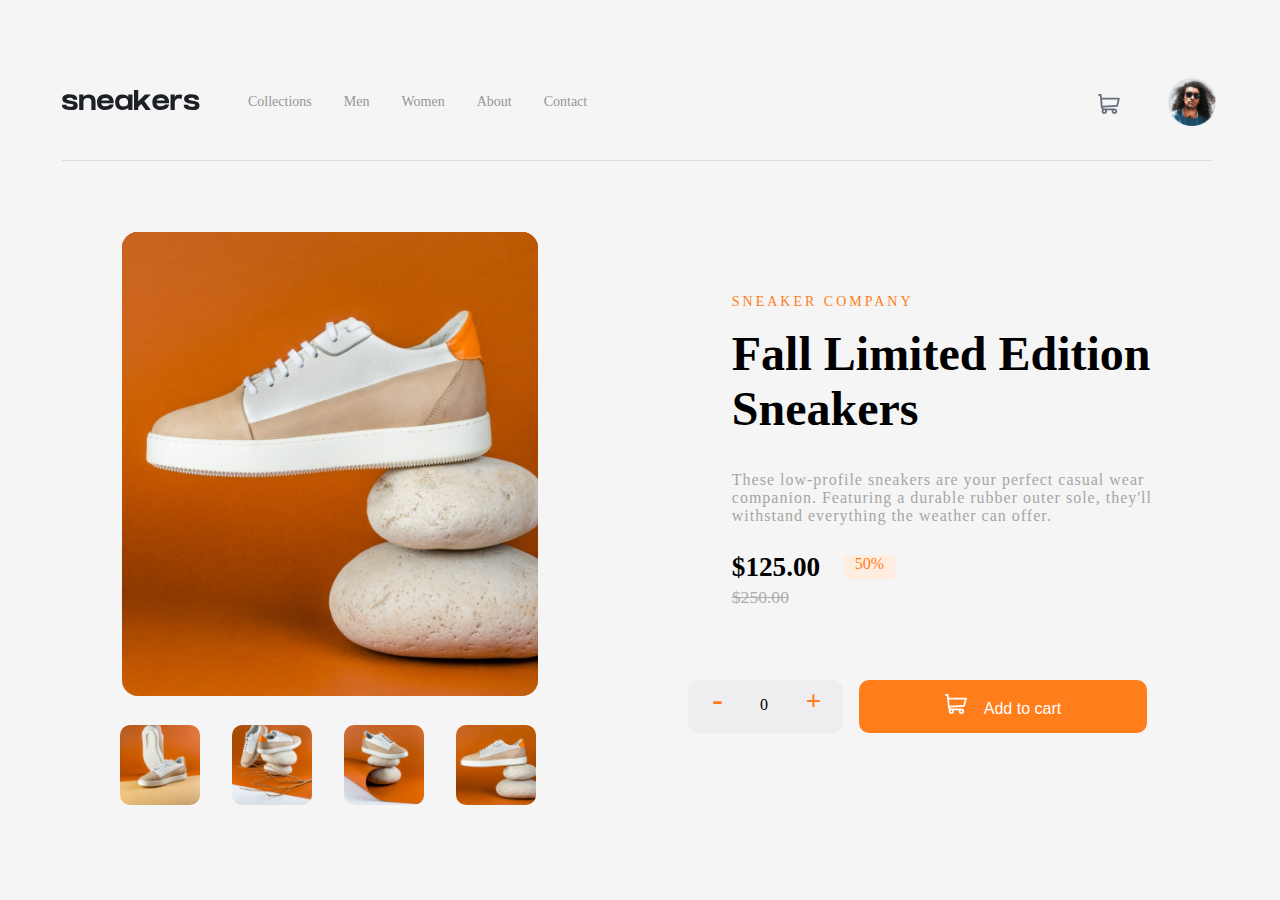
==== codes/index.html @ 3a53b923 "Add files via upload" ====
<!DOCTYPE html>
<html lang="en">
    <head>
        <link rel="stylesheet" href="index.css">
        <meta charset="UTF-8">
        <meta name="viewport" content="width=device-width, initial-scale=1.0"> <!-- displays site properly based on user's device -->

        <link rel="icon" type="image/png" sizes="32x32" href="./images/favicon-32x32.png">
        
        <title>Frontend Mentor | E-commerce product page</title>

        <!-- Feel free to remove these styles or customise in your own stylesheet 👍 -->
        <style>
            .attribution { font-size: 11px; text-align: center; }
            .attribution a { color: hsl(228, 45%, 44%); }
        </style>
    </head>
    <body>
        <div class="page_wrap">
            <!-- ***************************** Navbar section **********************-->
            <div class="linez"></div>
            <nav class="navbar">
                <div class="nav_container">
                    <div class="navbar_toggle" id="mobile-menu">
                        <span class="bar"></span>
                        <span class="bar"></span>
                        <span class="bar"></span>
                    </div>
                    <div class="mobile_nextprev">
                        <svg  class="mobile_next" width="18" height="18" xmlns="http://www.w3.org/2000/svg"><path class="nexty" d="m12 8 8 8-8 8" stroke="#1D2026" stroke-width="3" fill="none" fill-rule="evenodd"/></svg>
                        <svg  class="mobile_prev" width="18" height="18" xmlns="http://www.w3.org/2000/svg"><path class="prevy" d="m19 8 -8 8l8 8" stroke="#1D2026" stroke-width="3" fill="none" fill-rule="evenodd"/></svg>
                    </div>
                    <img src="logo.svg" class="logosh" alt="">
                    <ul class="navbar_menu">
                        <li class="navbar-item navbar_links">
                           Collections
                        </li>
                        <li class="navbar-item navbar_links">
                            Men
                        </li>
                        <li class="navbar-item navbar_links">
                            Women
                        </li>
                        <li class="navbar-item navbar_links">
                            About
                        </li>
                        <li class="navbar-item navbar_links">
                            Contact
                        </li>
                    </ul>
                    <img class="user_img profile-img" src="image-avatar.png" alt="">
                    <svg class="the_cart cart" width="22" height="20" xmlns="http://www.w3.org/2000/svg"><path d="M20.925 3.641H3.863L3.61.816A.896.896 0 0 0 2.717 0H.897a.896.896 0 1 0 0 1.792h1l1.031 11.483c.073.828.52 1.726 1.291 2.336C2.83 17.385 4.099 20 6.359 20c1.875 0 3.197-1.87 2.554-3.642h4.905c-.642 1.77.677 3.642 2.555 3.642a2.72 2.72 0 0 0 2.717-2.717 2.72 2.72 0 0 0-2.717-2.717H6.365c-.681 0-1.274-.41-1.53-1.009l14.321-.842a.896.896 0 0 0 .817-.677l1.821-7.283a.897.897 0 0 0-.87-1.114ZM6.358 18.208a.926.926 0 0 1 0-1.85.926.926 0 0 1 0 1.85Zm10.015 0a.926.926 0 0 1 0-1.85.926.926 0 0 1 0 1.85Zm2.021-7.243-13.8.81-.57-6.341h15.753l-1.383 5.53Z" fill="#69707D" fill-rule="nonzero"/></svg>
                </div>
            </nav>
            <!-- ************************** product images section ************************ -->
            <div class="images_container">
                <div class="thumbnailings">
                    <ul class="thumblist">
                        <li class="thumbnailz_1s">
                            <img src="image-product-1-thumbnail.jpg" class="thumbnailz" id="mage1"  alt="">
                        </li>
                        <li class="thumbnailz_1s">
                            <img src="image-product-2-thumbnail.jpg" class="thumbnailz" id="mage2"  alt="">
                        </li>
                        <li class="thumbnailz_1s">
                            <img src="image-product-3-thumbnail.jpg" class="thumbnailz" id="mage3"  alt="">
                        </li>
                        <li class="thumbnailz_1s">
                            <img src="image-product-4-thumbnail.jpg" class="thumbnailz" id="mage4"  alt="">
                        </li>
                    </ul>
                </div>
                <div class="real_image">
                    <img src="image-product-1.jpg" class="larges large1" alt="">
                    <img src="image-product-2.jpg" class="larges large2" alt="">
                    <img src="image-product-3.jpg" class="larges large3" alt="">
                    <img src="image-product-4.jpg" class="larges large4" alt="">
                </div>
                <div class="mobile_image">
                    <img src="images/image-product-1.jpg" class="molarge1">
                    <img src="images/image-product-2.jpg" class="molarge2">
                    <img src="images/image-product-3.jpg" class="molarge3">
                    <img src="images/image-product-4.jpg" class="molarge4">
                </div>
            </div>

            <!-- *************************** lightbox section ************************* -->
            <div class="lightboxing">
                <div class="thumbnailingsb">
                    <ul class="thumblistb">
                        <li class="thumbnailz_1sb">
                            <img src="image-product-1-thumbnail.jpg" class="thumbnailzb" id="mage1b"  alt="">
                        </li>
                        <li class="thumbnailz_1s">
                            <img src="image-product-2-thumbnail.jpg" class="thumbnailzb" id="mage2b"  alt="">
                        </li>
                        <li class="thumbnailz_1s">
                            <img src="image-product-3-thumbnail.jpg" class="thumbnailzb" id="mage3b"  alt="">
                        </li>
                        <li class="thumbnailz_1s">
                            <img src="image-product-4-thumbnail.jpg" class="thumbnailzb" id="mage4b"  alt="">
                        </li>
                    </ul>
                </div>
                <div class="real_image">
                    <img src="image-product-1.jpg" class="largesb large1b" alt="" >
                    <img src="image-product-2.jpg" class="largesb large2b" alt="">
                    <img src="image-product-3.jpg" class="largesb large3b" alt="">
                    <img src="image-product-4.jpg" class="largesb large4b" alt="">
                </div>
                <svg class="closebtn" viewBox="0 0 90 90" xmlns="http://www.w3.org/2000/svg"><path class="clozer" d="m11.596.782 2.122 2.122L9.12 7.499l4.597 4.597-2.122 2.122L7 9.62l-4.595 4.597-2.122-2.122L4.878 7.5.282 2.904 2.404.782l4.595 4.596L11.596.782Z" fill="#ffffff" fill-rule="evenodd"/></svg>
                <svg class="nextbtn" width="18" height="18" xmlns="http://www.w3.org/2000/svg"><path class="nexty" d="m23 21 8 8-8 8" stroke="#1D2026" stroke-width="3" fill="none" fill-rule="evenodd"/></svg>
                <svg class="previousbtn" width="18" height="18" xmlns="http://www.w3.org/2000/svg"><path class="prevy" d="m31 21 -8 8l8 8" stroke="#1D2026" stroke-width="3" fill="none" fill-rule="evenodd"/></svg>
            </div>
            <!-- ****************** product description and quantity section ************** -->
            <div class="describe">
                <p class="cartnumber"></p>
                <div class="cart_box">
                    <div class="cart_line"></div>
                    <p class="cart_p1"> Cart</p>
                    <p class="cart_close">close</p>
                    <p class="cart_p2"> Your cart is empty</p>
                    <div class="cart_filled">
                        <p class="cart_p3">Fall Limited Edition Sneakers</p>
                        <p class="cart_p4"> </p>
                        <p class="bolden_sum"></p>
                        <button class="checkoutbtn">Checkout</button>
                        <img class="cart_img" src="images/image-product-1-thumbnail.jpg">
                        <svg class="checkout_deletebtn" width="14" height="16" xmlns="http://www.w3.org/2000/svg" xmlns:xlink="http://www.w3.org/1999/xlink"><defs><path d="M0 2.625V1.75C0 1.334.334 1 .75 1h3.5l.294-.584A.741.741 0 0 1 5.213 0h3.571a.75.75 0 0 1 .672.416L9.75 1h3.5c.416 0 .75.334.75.75v.875a.376.376 0 0 1-.375.375H.375A.376.376 0 0 1 0 2.625Zm13 1.75V14.5a1.5 1.5 0 0 1-1.5 1.5h-9A1.5 1.5 0 0 1 1 14.5V4.375C1 4.169 1.169 4 1.375 4h11.25c.206 0 .375.169.375.375ZM4.5 6.5c0-.275-.225-.5-.5-.5s-.5.225-.5.5v7c0 .275.225.5.5.5s.5-.225.5-.5v-7Zm3 0c0-.275-.225-.5-.5-.5s-.5.225-.5.5v7c0 .275.225.5.5.5s.5-.225.5-.5v-7Zm3 0c0-.275-.225-.5-.5-.5s-.5.225-.5.5v7c0 .275.225.5.5.5s.5-.225.5-.5v-7Z" id="a"/></defs><use fill="#C3CAD9" fill-rule="nonzero" xlink:href="#a"/></svg>
                    </div>
                </div>
    
                <div class="description">
                    <p class="p1">SNEAKER COMPANY</p>
                    <p class="p2"> Fall Limited Edition<br> Sneakers</p>
                    <p class="p3">These low-profile sneakers are your perfect casual wear<br>companion. Featuring a durable rubber outer sole, they'll<br> withstand everything the weather can offer.</p>
                    <p class="p4">$125.00</p>
                    <p class="p5">50%</p>
                    <p class="p6">$250.00</p>
                    <p class="zero_quantity_error"> Press the plus sign to change quantity</p>
                </div>
                <div class="carting">
                    <div class="plus_minus">
                    <p class="plus_btn">+</p>
                    <p class="quantity">0</p>
                    <p class="minus_btn">-</p>
                    </div>
                    <button type="submit" class="addcart"><svg class="add_cart_logo" width="35" height="20" xmlns="http://www.w3.org/2000/svg"><path d="M10.925 3.641H3.863L3.61.816A.896.896 0 0 0 2.717 0H.897a.896.896 0 1 0 0 1.792h1l1.031 11.483c.073.828.52 1.726 1.291 2.336C2.83 17.385 4.099 20 6.359 20c1.875 0 3.197-1.87 2.554-3.642h4.905c-.642 1.77.677 3.642 2.555 3.642a2.72 2.72 0 0 0 2.717-2.717 2.72 2.72 0 0 0-2.717-2.717H6.365c-.681 0-1.274-.41-1.53-1.009l14.321-.842a.896.896 0 0 0 .817-.677l1.821-7.283a.897.897 0 0 0-.87-1.114ZM6.358 18.208a.926.926 0 0 1 0-1.85.926.926 0 0 1 0 1.85Zm10.015 0a.926.926 0 0 1 0-1.85.926.926 0 0 1 0 1.85Zm2.021-7.243-13.8.81-.57-6.341h15.753l-1.383 5.53Z" fill="#ffffff" fill-rule="nonzero"/></svg> Add to cart</button>
                </div>
            </div>
        </div>

    
       <!-- <div class="attribution">
        Challenge by <a href="https://www.frontendmentor.io?ref=challenge" target="_blank">Frontend Mentor</a>. 
        Coded by <a href="#">Your Name Here</a>.
            </div> -->
       <script src="index.js"></script>
    </body>
</html>
---- codes/index.css ----
:root{
    display: flex;
    justify-content: center;
    background-color: whitesmoke;
    font-family: 'Kumbh Sans';
}

/* *************** nav section ****************/

.page_wrap{
    position: relative;
    top: 2rem;
    width: 1440px;
    height: auto;
    background-color: white;
}

@media only screen and (max-width: 960px) {
    :root{
        display: flex;
        justify-content: center;
        background-color: rgb(159, 157, 157);
        font-family: 'Kumbh Sans';
    }

    .page_wrap{
        display: flex;
        justify-content: center;
        position: absolute;
        width: 375px;
        height: 830px;
        top: 0rem;
        right: 1.7rem;
        overflow: hidden;
        background-color: white;
    }
}

.navbar_menu{
    width: 150px;
    position: absolute;
    top: 2.5rem;
    left: 18rem;
    list-style: none;
    display: grid;
    grid-template-columns: 1fr 1fr 1fr 1fr 1fr 1fr 1fr 1fr;
    column-gap: 2rem;
    font-size: 14px;
    font-family: 'Kumbh Sans Thin';
    font-weight: lighter;
}

.logosh{
    position: absolute;
    left: 8.9rem;
    top: 3.1rem;
}

.navbar_links {
    color: #959595;
    margin-bottom: 1.5rem;
    text-decoration: none;
}

.navbar_links:hover{
    text-decoration:underline;
    text-underline-offset: 3.24rem;
    text-decoration-thickness: 4px;
    text-decoration-color: hsl(26, 100%, 55%);
    cursor: pointer;
}

@media screen and (max-width: 960px)  {

    .navbar_menu {
        display: grid;
        grid-template-columns: 1fr;
        margin: 0;
        padding: 0;
        position: absolute;
        top: -1000px;
        opacity: 1;
        z-index: -1;
        transition: all 0.5s ease;
    }
    
    .navbar_menu.active{
        background: #ffffff;
        top: 1rem;
        left: 0rem;
        opacity: 1;
        transition: all 0.5s ease;
        z-index: 2;
        font-size: 1rem;
        width: 250px;
        
    }

    .navbar_links{
        text-align: left;
        display: grid;
        grid-template-columns: 1fr;
        padding-left: 2rem;
        margin-top: 3rem;
        color: rgb(70, 27, 163);
     
    }
    
    #mobile-menu{
        position: absolute;
        top: .8rem;
        left: 5%;
        transform: translate(5%, 20%);
        z-index: 4;
    }

    .navbar_toggle .bar {
        display: block;
        cursor: pointer;
        width: 20px;
        height: 3px;
        margin: 4px auto;
        transition: all 0.3s ease-in-out;
        background: #909090;
    }

    #mobile-menu.is-active .bar:nth-child(2){
        opacity: 0;
    }

    #mobile-menu.is-active .bar:nth-child(1){
        transform:translateY(9px) rotate(45deg);
    }

    #mobile-menu.is-active .bar:nth-child(3) {
        transform: translateY(-5px) rotate(-45deg);
    }

    .navbar_links:hover{
        text-decoration: none;
        cursor: pointer;
        color: hsl(26, 100%, 55%);
    }
}

.linez{
    position: absolute;
    left: 8.9rem;
    top: 7.5rem;
    height: .6px;
    width: 1150px;
    background-color: rgb(221, 221, 221);
}

.user_img{
    position: absolute;
    top: 2.4rem;
    right: 9rem;
    height: 3rem;
    width: 3rem;
}

.user_img:hover{
    cursor: pointer;
    border: 2px solid;
    border-radius: 100%;
    border-color: hsl(26, 100%, 55%);
}

.the_cart{
    position: absolute;
    right: 15rem;
    top: 3.4rem;
}

.the_cart:hover{
    cursor: pointer;
}

 /* ************** main section imgages **************** */

.image_container{
    position: absolute;
}

.thumblist{
    position: absolute;
    top: 41.8rem;
    left: 10rem;
    list-style: none;
    display: grid;
    grid-template-columns: 1fr 1fr 1fr 1fr;
    width: 200px;
    column-gap: 2rem;
}

.thumbnailz{
    width: 5rem;
    border-radius: 10px;
}

.thumbnailz:hover{
    cursor: pointer;
    opacity: .5;
}

.larges{
    position: absolute;
    width: 26rem;
    height: 29rem;
    border-radius: 1rem;
}

@media only screen and (max-width: 960px){
    .user_img{
        position: absolute;
        top: 1rem;
        right: 1.5rem;
        height: 1.5rem;
        width: 1.5rem;
    }

    .the_cart{
        position: absolute;
        top: 1.2rem;
        right: 4rem;
    }

    .logosh{
        position: absolute;
        left: 3.8rem;
        top:1.2rem;
        width: 8rem;
        height: 1;
    }

    .thumbnailz{
        display: none;
    }

    .linez{
        display: none;
    }
}

.larges:hover{
    cursor: pointer;
}

.large1{
    position: absolute;
    top: 12rem;
    display: block;
    left: 12.6rem;
}

.large2{
    position: absolute;
    top: 12rem;
    display: block;
    left: 12.6rem;
}

.large3{
    position: absolute;
    top: 12rem;
    display: block;
    left: 12.6rem;
    display: block;
}

.large4{
    position: absolute;
    top: 12rem;
    display: block;
    left: 12.6rem;
    display: block;
}

.mobile_image{
    display: none;
}

@media only screen and (max-width: 960px){
    .large4{
   display: none;
    }

    .large3{
        display: none;
    }

    .large2{
       display: none;
    }

    .large1{
      display: none;
    }

    .mobile_image{
        display: block;
    }

    .molarge1{
    width: 23.45rem;
    height: 18rem;
    border-radius: 0px;
    position: absolute;
    top: 4rem;
    left: 0rem;
    }
    .molarge2{
    width: 23.45rem;
    height: 18rem;
    border-radius: 0px;
    position: absolute;
    top: 4rem;
    left: 0rem;
    }
    .molarge3{
    width: 23.45rem;
    height: 18rem;
    border-radius: 0px;
    position: absolute;
    top: 4rem;
    left: 0rem;
    }
    .molarge4{
    width: 23.45rem;
    height: 18rem;
    border-radius: 0px;
    position: absolute;
    top: 4rem;
    left: 0rem;
    }
}

/* ******************************** lightbox section ********************* */

.lightboxing{
    z-index: 2;
    width: 1440px;
    height: 900px;
    position: relative;
    background: rgba(0, 0, 0, 0.3);
    display: none;
}

.largesb{
    position: absolute;
    width: 34rem;
    height: 34rem;
    border-radius: 1rem;
}

.large1b{
    position: absolute;
    top: 9rem;
    display: none;
    left: 30rem;
}
.large2b{
    position: absolute;
    top: 9rem;
    display: none;
    left: 30rem;
}
.large3b{
    position: absolute;
    top: 9rem;
    display: none;
    left: 30rem;
}
.large4b{
    position: absolute;
    top: 9rem;
    display: none;
    left: 30rem;
}

.thumblistb{
    position: absolute;
    top: 44rem;
    left: 31.6rem;
    list-style: none;
    display: grid;
    grid-template-columns: 1fr 1fr 1fr 1fr;
    width: 200px;
    column-gap: 2rem;
}

.largesb:hover{
    cursor: pointer;
}

.thumbnailzb{
    width: 5rem;
    border-radius: 10px;
}

.thumbnailzb:hover{
    cursor: pointer;
    opacity: .4;
}

.nextbtn{
    position: absolute ;
    top: 24rem;
    left: 62.3rem;
    background-color: white;
    height: 3.5rem;
    width: 3.5rem;
    border-radius: 100%;
    display: none;
} 


.nexty:hover{
    cursor: pointer;
    stroke: hsl(26, 100%, 55%);
}
.nextbtn:hover{
    cursor: pointer;
}

.previousbtn{
    position: absolute ;
    top: 24rem;
    left: 28.3rem;
    background-color: #ffffff;
    border-radius: 100%; 
    height: 3.5rem;
    width: 3.5rem;
    display: none;
}

.prevy:hover{
    cursor: pointer;
    stroke: hsl(26, 100%, 55%);
}



.closebtn{
    position: absolute ;
    top: 6.1rem;
    left: 62.3rem;
    width: 8.5rem;
    height: 8.5rem;
}

.clozer:hover{
    cursor: pointer;
    fill: hsl(26, 100%, 55%);
    font-size: 2rem;
}

/* ******************** nav/cart area  **************** */

.cartnumber{
    width: 1.5rem;
    height: 1rem;
    background-color: hsl(26, 100%, 55%);
    border-radius: 6px;
    text-align: center;
    color: white;
    font-size: smaller;
    position: absolute;
    top: -13.1rem;
    right: 1.5rem;
    display: none;
}

.cart_close{
    font-size: 1rem;
    color: rgb(154, 154, 154);
    position: absolute;
    right: 1rem;
    top: .8rem;
}

.cart_close:hover{
    color: orange;
    cursor: pointer;
}

.cart_box{
    position: absolute;
    top: -8.6rem;
    right: -5rem;
    width: 21.5rem;
    height: 17rem;
    background-color: white;
    border-radius: 5px;
    display: none;
}

@media only screen and (max-width: 960px){
    .cart_box{
        position: absolute;
        top: -17rem;
        left: 1rem;
        z-index: 4;
    }
}

.cart_line{
    background-color: #e6e6e6;
    width: 21.5rem;
    height: 1px;
    position: absolute;
    top: 4.7rem;
}

.cart_p1{
    position: absolute;
    top: 0.8rem;
    left: 1.5rem;
    font-weight: 550;

}

.cart_p2{
    font-weight: 500;
    position: absolute;
    top: 8rem;
    left: 6.5rem;
    color: rgb(163, 163, 163);
    display: block;
}

.checkoutbtn{
    position: absolute;
    left: 1.24rem;
    height: 3.5rem;
    top: 12rem;
    border: none;
    width: 19rem;
    text-align: center;
    border-radius: 10px;
    color: white;
    background-color: hsl(26, 100%, 55%);
}

.cart_img{
    position: absolute;
    top: 5.9rem;
    left: 1.24rem;
    border-radius: 5px;
    height: 5rem;
}

.cart_p3{
    position: absolute;
    top: 5.4rem;
    left: 7rem;
    color: #9c9b9b;
    font-size: 15px;
}

.checkout_deletebtn{
    position: absolute;
    left: 19.5rem;
    top: 7.5rem;
}

.cart_p4{
    position: absolute;
    top: 7rem;
    left: 7rem;

}

.bolden_sum{
    position: absolute;
    left:  11.8rem;
    top: 7rem;
    font-weight: bolder;
}

.cart_filled{
    display: none;
}

@media only screen and (max-width: 960px){
    .cartnumber{
        position: absolute;
        top: -21.7rem;
        right: 3.5rem;
    }
}

/* ******************************** Main product description section ***************** */

.describe{
    display: flex;
    justify-content: right;
    position: absolute;
    top: 15rem;
    right: 13rem;
}
.p1{
    color: hsl(26, 100%, 55%);
    font-size: 14px;
    letter-spacing: 3px;
}

.p2{
    font-size: 3rem;
    font-weight: bolder;
    margin-top: 1rem;
}

.p3{
    color: hsl(0, 1%, 65%);
    letter-spacing: 1px;
    margin-top: -.8rem;
}

.p4{
    margin-top: 1.7rem;
    font-size: 1.7rem;
    font-weight: bold;
}

.p5{
    color: hsl(26, 100%, 55%);
    background-color: hsl(25, 100%, 94%);
    width: 3.2rem;
    height: 1.2rem;
    text-align: center;
    border-radius: 3px;
    height: 1.5rem;
    padding-top: -5rem;
    position: relative;
    top: -3.5rem;
    right: -7rem;
}

.p6{
    margin-top: -4rem;
    color: #acacac;
    text-decoration: line-through;
    font-size: 1.1rem;
    font-weight: 500;
}

.carting{
    position: absolute;
    top: 25rem;
    right: 10rem;
    display: grid;
    grid-template-columns: 1fr 1fr;
    column-gap: 1rem;
}

.plus_minus{
    position: absolute;
    width: 9.7rem;
    height: 3.3rem;
    background-color: hsl(240, 9%, 94%);
    text-align: center;
    border-radius: 10px;
}

.addcart{
    position: relative;
    width: 18rem;
    height: 3.3rem;
    right: -10.7rem;
    border-radius: 10px;
    border-style: none;
    color: white;
    background-color: hsl(26, 100%, 55%);
    font-size: 1rem;
}

.addcart:hover{
    cursor: pointer;
    opacity: .6;
}

.minus_btn{
    position: relative;
    left: -3rem;
    top: -5.6rem;
    font-size: 2rem;
    font-weight: bolder;
    color: hsl(26, 100%, 55%);
}

.plus_btn{
    font-size: 1.7rem;
    font-weight: bolder;
    color: hsl(26, 100%, 55%);
    position: relative;
    top: -1.3rem;
    right: -3rem;
}

.plus_btn:hover{
    cursor: pointer;
}

.minus_btn:hover{
    cursor: pointer;
}

.quantity{
    position: absolute;
    top: 0rem;
    left: 4.5rem;
}

.zero_quantity_error{
    color: rgb(255, 0, 0);
    position: absolute;
    top: 22rem;
    display: none;
}

@media only screen and (max-width: 960px){
    .describe{
        display: flex;
        justify-content: center;
        position: absolute;
        top: 21.5rem;
        left: .01rem;
        width: 100%;
    }

    .p1{
        font-size: .9rem;
        margin-top: 2rem;
    }

    .p2{
        font-size: 1.7rem;
        margin-top: .6rem;
       
    }

    .p3{
        font-size: .9rem;
        margin-top: -13px;
        width: 20rem;
    }

    .p4{
        font-size: 1.5rem;
        position: relative;
        top: -.5rem;
    }

    .p5{
        margin-top: -.2rem;
        margin-left: -.8rem;
    }

    .p6{
        margin-top: -6rem;
        position: relative;
        right: -16.6rem;
        font-size: .9rem;
    }

    .carting{
        display: grid;
        grid-template-columns: 1fr;
    }

    .plus_minus{
        position: absolute;
        top: -4rem;
        right: -8.2rem;
        width: 20rem;
    }

    .addcart{
        position: absolute;
        top: .4rem;
        right: -8.2em;
        width: 20rem;
    }

    .plus_btn{
        position: absolute;
        right: 1.5rem;
        top: -1.3rem;

    }

    .minus_btn{
        position: absolute;
        left: 1.5rem;
        top: -1.8rem;
    }

    .quantity{
        position: absolute;
        left: 9.5rem;
    }

    .zero_quantity_error{
        position: absolute;
        top: 18.5rem;
    }
}

/* ********************** mobile image section ******************** */

.mobile_nextprev{
    position: absolute;
    display: none;
}

@media only screen and (max-width: 960px){
    .mobile_nextprev{
        display: block;
    }

    .mobile_prev{
        position: absolute;
        left: -11rem;
        top: 12rem;
        z-index: 2;
        height: 2rem;
        width: 2rem;
    }

    .mobile_next{
        position: relative;
        left: 9rem;
        top: 12rem;
        z-index: 2;
        height: 2rem;
        width: 2rem;
    }
}
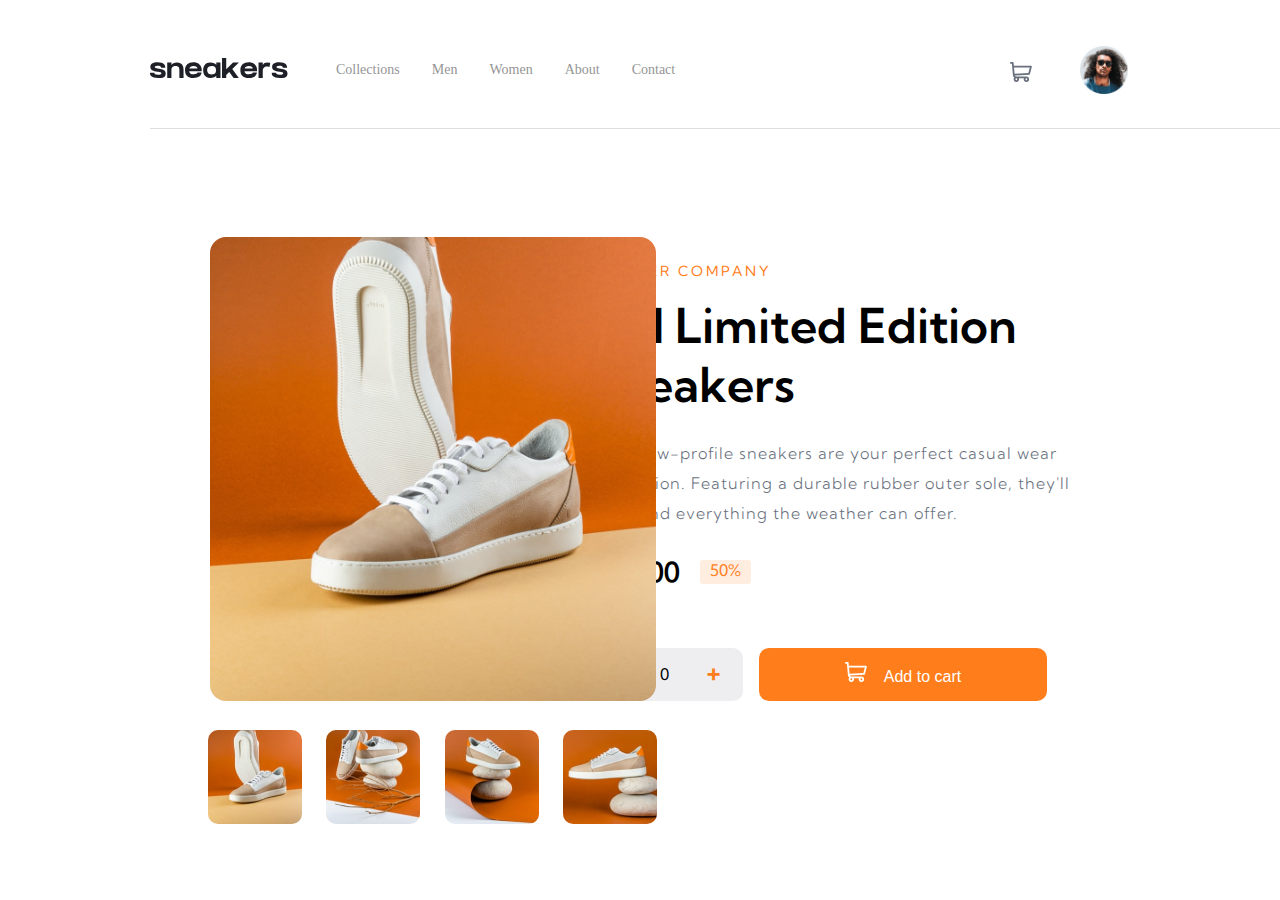
==== commit 24f8ea0f: "full reprogramming to reflect my growth in Javascript in progress" ====
--- a/codes/index.html
+++ b/codes/index.html
@@ -4,9 +4,6 @@
         <link rel="stylesheet" href="index.css">
         <meta charset="UTF-8">
         <meta name="viewport" content="width=device-width, initial-scale=1.0"> <!-- displays site properly based on user's device -->
-
-        <link rel="icon" type="image/png" sizes="32x32" href="./images/favicon-32x32.png">
-        
         <title>Frontend Mentor | E-commerce product page</title>
 
         <!-- Feel free to remove these styles or customise in your own stylesheet 👍 -->
@@ -16,9 +13,13 @@
         </style>
     </head>
     <body>
+        <div class="lightBox" id="lightBox" data-boolean="false" aria-controls="largeImg">
+            <div class="nextPrev-Btn">
+                            
+            </div>
+        </div>
         <div class="page_wrap">
             <!-- ***************************** Navbar section **********************-->
-            <div class="linez"></div>
             <nav class="navbar">
                 <div class="nav_container">
                     <div class="navbar_toggle" id="mobile-menu">
@@ -48,113 +49,76 @@
                             Contact
                         </li>
                     </ul>
-                    <img class="user_img profile-img" src="image-avatar.png" alt="">
+                    <img class="user_img profile-img" src="./images/image-avatar.png" alt="">
                     <svg class="the_cart cart" width="22" height="20" xmlns="http://www.w3.org/2000/svg"><path d="M20.925 3.641H3.863L3.61.816A.896.896 0 0 0 2.717 0H.897a.896.896 0 1 0 0 1.792h1l1.031 11.483c.073.828.52 1.726 1.291 2.336C2.83 17.385 4.099 20 6.359 20c1.875 0 3.197-1.87 2.554-3.642h4.905c-.642 1.77.677 3.642 2.555 3.642a2.72 2.72 0 0 0 2.717-2.717 2.72 2.72 0 0 0-2.717-2.717H6.365c-.681 0-1.274-.41-1.53-1.009l14.321-.842a.896.896 0 0 0 .817-.677l1.821-7.283a.897.897 0 0 0-.87-1.114ZM6.358 18.208a.926.926 0 0 1 0-1.85.926.926 0 0 1 0 1.85Zm10.015 0a.926.926 0 0 1 0-1.85.926.926 0 0 1 0 1.85Zm2.021-7.243-13.8.81-.57-6.341h15.753l-1.383 5.53Z" fill="#69707D" fill-rule="nonzero"/></svg>
                 </div>
+                <div class="linez"></div>
             </nav>
             <!-- ************************** product images section ************************ -->
-            <div class="images_container">
-                <div class="thumbnailings">
-                    <ul class="thumblist">
-                        <li class="thumbnailz_1s">
-                            <img src="image-product-1-thumbnail.jpg" class="thumbnailz" id="mage1"  alt="">
-                        </li>
-                        <li class="thumbnailz_1s">
-                            <img src="image-product-2-thumbnail.jpg" class="thumbnailz" id="mage2"  alt="">
-                        </li>
-                        <li class="thumbnailz_1s">
-                            <img src="image-product-3-thumbnail.jpg" class="thumbnailz" id="mage3"  alt="">
-                        </li>
-                        <li class="thumbnailz_1s">
-                            <img src="image-product-4-thumbnail.jpg" class="thumbnailz" id="mage4"  alt="">
-                        </li>
-                    </ul>
-                </div>
-                <div class="real_image">
-                    <img src="image-product-1.jpg" class="larges large1" alt="">
-                    <img src="image-product-2.jpg" class="larges large2" alt="">
-                    <img src="image-product-3.jpg" class="larges large3" alt="">
-                    <img src="image-product-4.jpg" class="larges large4" alt="">
-                </div>
-                <div class="mobile_image">
-                    <img src="images/image-product-1.jpg" class="molarge1">
-                    <img src="images/image-product-2.jpg" class="molarge2">
-                    <img src="images/image-product-3.jpg" class="molarge3">
-                    <img src="images/image-product-4.jpg" class="molarge4">
-                </div>
-            </div>
+            <section class="main_contents" data-boolean='false'>
+                <div class="images_container">
+                    <div class="real_image">
+                        <img src="./images/image-product-1.jpg" id="largeImg" class="larges large1" alt="product image">
+                    </div>
+                    <div class="thumbnailings">
+                        <ul class="thumblist">
+                            <li class="thumbnailz_1s">
+                                <img src="./images/image-product-1-thumbnail.jpg" class="thumbnailz lightThumbs"   alt="image-product-1">
+                            </li>
+                            <li class="thumbnailz_1s">
+                                <img src="./images/image-product-2-thumbnail.jpg" class="thumbnailz lightThumbs"   alt="image-product-2">
+                            </li>
+                            <li class="thumbnailz_1s">
+                                <img src="./images/image-product-3-thumbnail.jpg" class="thumbnailz lightThumbs"   alt="image-product-3">
+                            </li>
+                            <li class="thumbnailz_1s">
+                                <img src="./images/image-product-4-thumbnail.jpg" class="thumbnailz lightThumbs"   alt="image-product-4">
+                            </li>
+                        </ul>
+                    </div>
+                </section>
 
-            <!-- *************************** lightbox section ************************* -->
-            <div class="lightboxing">
-                <div class="thumbnailingsb">
-                    <ul class="thumblistb">
-                        <li class="thumbnailz_1sb">
-                            <img src="image-product-1-thumbnail.jpg" class="thumbnailzb" id="mage1b"  alt="">
-                        </li>
-                        <li class="thumbnailz_1s">
-                            <img src="image-product-2-thumbnail.jpg" class="thumbnailzb" id="mage2b"  alt="">
-                        </li>
-                        <li class="thumbnailz_1s">
-                            <img src="image-product-3-thumbnail.jpg" class="thumbnailzb" id="mage3b"  alt="">
-                        </li>
-                        <li class="thumbnailz_1s">
-                            <img src="image-product-4-thumbnail.jpg" class="thumbnailzb" id="mage4b"  alt="">
-                        </li>
-                    </ul>
-                </div>
-                <div class="real_image">
-                    <img src="image-product-1.jpg" class="largesb large1b" alt="" >
-                    <img src="image-product-2.jpg" class="largesb large2b" alt="">
-                    <img src="image-product-3.jpg" class="largesb large3b" alt="">
-                    <img src="image-product-4.jpg" class="largesb large4b" alt="">
-                </div>
-                <svg class="closebtn" viewBox="0 0 90 90" xmlns="http://www.w3.org/2000/svg"><path class="clozer" d="m11.596.782 2.122 2.122L9.12 7.499l4.597 4.597-2.122 2.122L7 9.62l-4.595 4.597-2.122-2.122L4.878 7.5.282 2.904 2.404.782l4.595 4.596L11.596.782Z" fill="#ffffff" fill-rule="evenodd"/></svg>
-                <svg class="nextbtn" width="18" height="18" xmlns="http://www.w3.org/2000/svg"><path class="nexty" d="m23 21 8 8-8 8" stroke="#1D2026" stroke-width="3" fill="none" fill-rule="evenodd"/></svg>
-                <svg class="previousbtn" width="18" height="18" xmlns="http://www.w3.org/2000/svg"><path class="prevy" d="m31 21 -8 8l8 8" stroke="#1D2026" stroke-width="3" fill="none" fill-rule="evenodd"/></svg>
-            </div>
-            <!-- ****************** product description and quantity section ************** -->
-            <div class="describe">
-                <p class="cartnumber"></p>
-                <div class="cart_box">
-                    <div class="cart_line"></div>
-                    <p class="cart_p1"> Cart</p>
-                    <p class="cart_close">close</p>
-                    <p class="cart_p2"> Your cart is empty</p>
-                    <div class="cart_filled">
-                        <p class="cart_p3">Fall Limited Edition Sneakers</p>
-                        <p class="cart_p4"> </p>
-                        <p class="bolden_sum"></p>
-                        <button class="checkoutbtn">Checkout</button>
-                        <img class="cart_img" src="images/image-product-1-thumbnail.jpg">
-                        <svg class="checkout_deletebtn" width="14" height="16" xmlns="http://www.w3.org/2000/svg" xmlns:xlink="http://www.w3.org/1999/xlink"><defs><path d="M0 2.625V1.75C0 1.334.334 1 .75 1h3.5l.294-.584A.741.741 0 0 1 5.213 0h3.571a.75.75 0 0 1 .672.416L9.75 1h3.5c.416 0 .75.334.75.75v.875a.376.376 0 0 1-.375.375H.375A.376.376 0 0 1 0 2.625Zm13 1.75V14.5a1.5 1.5 0 0 1-1.5 1.5h-9A1.5 1.5 0 0 1 1 14.5V4.375C1 4.169 1.169 4 1.375 4h11.25c.206 0 .375.169.375.375ZM4.5 6.5c0-.275-.225-.5-.5-.5s-.5.225-.5.5v7c0 .275.225.5.5.5s.5-.225.5-.5v-7Zm3 0c0-.275-.225-.5-.5-.5s-.5.225-.5.5v7c0 .275.225.5.5.5s.5-.225.5-.5v-7Zm3 0c0-.275-.225-.5-.5-.5s-.5.225-.5.5v7c0 .275.225.5.5.5s.5-.225.5-.5v-7Z" id="a"/></defs><use fill="#C3CAD9" fill-rule="nonzero" xlink:href="#a"/></svg>
+                <!-- ****************** product description and quantity section ************** -->
+                <div class="describe">
+                    <p class="cartnumber"></p>
+                    <div class="cart_box">
+                        <div class="cart_line"></div>
+                        <p class="cart_p1"> Cart</p>
+                        <p class="cart_close">close</p>
+                        <p class="cart_p2"> Your cart is empty</p>
+                        <div class="cart_filled">
+                            <p class="cart_p3">Fall Limited Edition Sneakers</p>
+                            <p class="cart_p4"> </p>
+                            <p class="bolden_sum"></p>
+                            <button class="checkoutbtn">Checkout</button>
+                            <img class="cart_img" src="images/image-product-1-thumbnail.jpg" alt="">
+                            <svg class="checkout_deletebtn" width="14" height="16" xmlns="http://www.w3.org/2000/svg" xmlns:xlink="http://www.w3.org/1999/xlink"><defs><path d="M0 2.625V1.75C0 1.334.334 1 .75 1h3.5l.294-.584A.741.741 0 0 1 5.213 0h3.571a.75.75 0 0 1 .672.416L9.75 1h3.5c.416 0 .75.334.75.75v.875a.376.376 0 0 1-.375.375H.375A.376.376 0 0 1 0 2.625Zm13 1.75V14.5a1.5 1.5 0 0 1-1.5 1.5h-9A1.5 1.5 0 0 1 1 14.5V4.375C1 4.169 1.169 4 1.375 4h11.25c.206 0 .375.169.375.375ZM4.5 6.5c0-.275-.225-.5-.5-.5s-.5.225-.5.5v7c0 .275.225.5.5.5s.5-.225.5-.5v-7Zm3 0c0-.275-.225-.5-.5-.5s-.5.225-.5.5v7c0 .275.225.5.5.5s.5-.225.5-.5v-7Zm3 0c0-.275-.225-.5-.5-.5s-.5.225-.5.5v7c0 .275.225.5.5.5s.5-.225.5-.5v-7Z" id="a"/></defs><use fill="#C3CAD9" fill-rule="nonzero" xlink:href="#a"/></svg>
+                        </div>
                     </div>
-                </div>
-    
-                <div class="description">
-                    <p class="p1">SNEAKER COMPANY</p>
-                    <p class="p2"> Fall Limited Edition<br> Sneakers</p>
-                    <p class="p3">These low-profile sneakers are your perfect casual wear<br>companion. Featuring a durable rubber outer sole, they'll<br> withstand everything the weather can offer.</p>
-                    <p class="p4">$125.00</p>
-                    <p class="p5">50%</p>
-                    <p class="p6">$250.00</p>
-                    <p class="zero_quantity_error"> Press the plus sign to change quantity</p>
-                </div>
-                <div class="carting">
-                    <div class="plus_minus">
-                    <p class="plus_btn">+</p>
-                    <p class="quantity">0</p>
-                    <p class="minus_btn">-</p>
+        
+                    <div class="description">
+                        <p class="p1">SNEAKER COMPANY</p>
+                        <p class="p2"> Fall Limited Edition<br> Sneakers</p>
+                        <p class="p3">These low-profile sneakers are your perfect casual wear companion. 
+                                        Featuring a durable rubber outer sole, they'll withstand 
+                                        everything the weather can offer.
+                        </p>
+                        <p class="p4">$125.00</p>
+                        <p class="p5">50%</p>
+                        <p class="p6">$250.00</p>
+                        <p class="zero_quantity_error"> Press the plus sign to change quantity</p>
                     </div>
-                    <button type="submit" class="addcart"><svg class="add_cart_logo" width="35" height="20" xmlns="http://www.w3.org/2000/svg"><path d="M10.925 3.641H3.863L3.61.816A.896.896 0 0 0 2.717 0H.897a.896.896 0 1 0 0 1.792h1l1.031 11.483c.073.828.52 1.726 1.291 2.336C2.83 17.385 4.099 20 6.359 20c1.875 0 3.197-1.87 2.554-3.642h4.905c-.642 1.77.677 3.642 2.555 3.642a2.72 2.72 0 0 0 2.717-2.717 2.72 2.72 0 0 0-2.717-2.717H6.365c-.681 0-1.274-.41-1.53-1.009l14.321-.842a.896.896 0 0 0 .817-.677l1.821-7.283a.897.897 0 0 0-.87-1.114ZM6.358 18.208a.926.926 0 0 1 0-1.85.926.926 0 0 1 0 1.85Zm10.015 0a.926.926 0 0 1 0-1.85.926.926 0 0 1 0 1.85Zm2.021-7.243-13.8.81-.57-6.341h15.753l-1.383 5.53Z" fill="#ffffff" fill-rule="nonzero"/></svg> Add to cart</button>
+                    <div class="carting">
+                        <div class="plus_minus">
+                            <p class="plus_btn">+</p>
+                            <p class="quantity">0</p>
+                            <p class="minus_btn">-</p>
+                        </div>
+                        <button type="submit" class="addcart"><svg class="add_cart_logo" width="35" height="20" xmlns="http://www.w3.org/2000/svg"><path d="M10.925 3.641H3.863L3.61.816A.896.896 0 0 0 2.717 0H.897a.896.896 0 1 0 0 1.792h1l1.031 11.483c.073.828.52 1.726 1.291 2.336C2.83 17.385 4.099 20 6.359 20c1.875 0 3.197-1.87 2.554-3.642h4.905c-.642 1.77.677 3.642 2.555 3.642a2.72 2.72 0 0 0 2.717-2.717 2.72 2.72 0 0 0-2.717-2.717H6.365c-.681 0-1.274-.41-1.53-1.009l14.321-.842a.896.896 0 0 0 .817-.677l1.821-7.283a.897.897 0 0 0-.87-1.114ZM6.358 18.208a.926.926 0 0 1 0-1.85.926.926 0 0 1 0 1.85Zm10.015 0a.926.926 0 0 1 0-1.85.926.926 0 0 1 0 1.85Zm2.021-7.243-13.8.81-.57-6.341h15.753l-1.383 5.53Z" fill="#ffffff" fill-rule="nonzero"/></svg> Add to cart</button>
+                    </div>
                 </div>
             </div>
         </div>
-
-    
-       <!-- <div class="attribution">
-        Challenge by <a href="https://www.frontendmentor.io?ref=challenge" target="_blank">Frontend Mentor</a>. 
-        Coded by <a href="#">Your Name Here</a>.
-            </div> -->
-       <script src="index.js"></script>
     </body>
+    <script src="index.js"></script>
 </html>--- a/codes/index.css
+++ b/codes/index.css
@@ -1,38 +1,43 @@
-
-
-:root{
+@font-face {
+    font-family: 'Kumbh Sans';
+    src: url(font/KumbhSans-Regular.ttf);
+}
+
+@font-face {
+    font-family: 'Kumbh Sans Light';
+    src: url(font/KumbhSans-Light.ttf);
+}
+
+@font-face {
+    font-family: 'Kumbh Sans Bold';
+    src: url(font/KumbhSans-SemiBold.ttf);
+}
+
+body{
     display: flex;
     justify-content: center;
-    background-color: whitesmoke;
+    background-color: white;
     font-family: 'Kumbh Sans';
+    align-items: center;
 }
 
 /* *************** nav section ****************/
 
 .page_wrap{
     position: relative;
-    top: 2rem;
     width: 1440px;
-    height: auto;
-    background-color: white;
+    align-self: center;
+    justify-self: center;
+    height: 96vh;
 }
 
 @media only screen and (max-width: 960px) {
-    :root{
-        display: flex;
-        justify-content: center;
-        background-color: rgb(159, 157, 157);
-        font-family: 'Kumbh Sans';
-    }
-
     .page_wrap{
         display: flex;
         justify-content: center;
-        position: absolute;
+        position: relative;
         width: 375px;
         height: 830px;
-        top: 0rem;
-        right: 1.7rem;
         overflow: hidden;
         background-color: white;
     }
@@ -180,9 +185,34 @@
 }
 
  /* ************** main section imgages **************** */
+ .main_contents{
+    position: relative;
+    top: 2.3rem;
+    display: flex;
+    align-items: center;
+    justify-content: center;
+ }
 
 .image_container{
-    position: absolute;
+    position: relative;
+}
+
+/* .large1{
+    display: none;
+    width: 550px;
+    height: 550px;
+    align-self: center;
+} */
+
+.lightThumbList{
+    display: none;
+    z-index: 40;
+}
+
+.lightThumbs{
+    width: 94px;
+    border-radius: 10px;
+    display: none;
 }
 
 .thumblist{
@@ -193,12 +223,17 @@
     display: grid;
     grid-template-columns: 1fr 1fr 1fr 1fr;
     width: 200px;
-    column-gap: 2rem;
+    column-gap: 1.4rem;
+}
+
+.thumblist li{
+    width: 6rem;
 }
 
 .thumbnailz{
-    width: 5rem;
+    width: 94px;
     border-radius: 10px;
+    display: block;
 }
 
 .thumbnailz:hover{
@@ -208,9 +243,61 @@
 
 .larges{
     position: absolute;
-    width: 26rem;
+    width: 446px;
     height: 29rem;
     border-radius: 1rem;
+    top: 12rem;
+    left: 12.6rem;
+    display: block;
+    z-index: 40;
+}
+
+.larges:hover{
+    cursor: pointer;
+}
+
+.larges{
+    position: absolute;
+}
+
+.activeThumb{
+    opacity: .4;
+    border: 3px solid hsl(26, 100%, 55%);
+}
+
+.lightBox{
+    position: absolute;
+    min-height: 100%;
+    width: 100%;
+    background-color: black;
+    opacity: .5;
+    z-index: 30;
+    display: none;
+}
+
+.lightBox[data-boolean="true"]{
+    display: block;
+}
+
+.largeImg{
+    position: relative;
+    left: 0;
+    right: 0;
+    top: 6rem;
+    align-self: center;
+    width: 550px;
+    height: 550px;
+    align-self: center;
+}
+
+.centerThumb{
+    display: flex;
+    align-self: center;
+    justify-self: center;
+    z-index: 50;
+    position: relative;
+    top: 7rem;
+    left: 0;
 }
 
 @media only screen and (max-width: 960px){
@@ -245,65 +332,8 @@
     }
 }
 
-.larges:hover{
-    cursor: pointer;
-}
-
-.large1{
-    position: absolute;
-    top: 12rem;
-    display: block;
-    left: 12.6rem;
-}
-
-.large2{
-    position: absolute;
-    top: 12rem;
-    display: block;
-    left: 12.6rem;
-}
-
-.large3{
-    position: absolute;
-    top: 12rem;
-    display: block;
-    left: 12.6rem;
-    display: block;
-}
-
-.large4{
-    position: absolute;
-    top: 12rem;
-    display: block;
-    left: 12.6rem;
-    display: block;
-}
-
-.mobile_image{
-    display: none;
-}
 
 @media only screen and (max-width: 960px){
-    .large4{
-   display: none;
-    }
-
-    .large3{
-        display: none;
-    }
-
-    .large2{
-       display: none;
-    }
-
-    .large1{
-      display: none;
-    }
-
-    .mobile_image{
-        display: block;
-    }
-
     .molarge1{
     width: 23.45rem;
     height: 18rem;
@@ -336,126 +366,6 @@
     top: 4rem;
     left: 0rem;
     }
-}
-
-/* ******************************** lightbox section ********************* */
-
-.lightboxing{
-    z-index: 2;
-    width: 1440px;
-    height: 900px;
-    position: relative;
-    background: rgba(0, 0, 0, 0.3);
-    display: none;
-}
-
-.largesb{
-    position: absolute;
-    width: 34rem;
-    height: 34rem;
-    border-radius: 1rem;
-}
-
-.large1b{
-    position: absolute;
-    top: 9rem;
-    display: none;
-    left: 30rem;
-}
-.large2b{
-    position: absolute;
-    top: 9rem;
-    display: none;
-    left: 30rem;
-}
-.large3b{
-    position: absolute;
-    top: 9rem;
-    display: none;
-    left: 30rem;
-}
-.large4b{
-    position: absolute;
-    top: 9rem;
-    display: none;
-    left: 30rem;
-}
-
-.thumblistb{
-    position: absolute;
-    top: 44rem;
-    left: 31.6rem;
-    list-style: none;
-    display: grid;
-    grid-template-columns: 1fr 1fr 1fr 1fr;
-    width: 200px;
-    column-gap: 2rem;
-}
-
-.largesb:hover{
-    cursor: pointer;
-}
-
-.thumbnailzb{
-    width: 5rem;
-    border-radius: 10px;
-}
-
-.thumbnailzb:hover{
-    cursor: pointer;
-    opacity: .4;
-}
-
-.nextbtn{
-    position: absolute ;
-    top: 24rem;
-    left: 62.3rem;
-    background-color: white;
-    height: 3.5rem;
-    width: 3.5rem;
-    border-radius: 100%;
-    display: none;
-} 
-
-
-.nexty:hover{
-    cursor: pointer;
-    stroke: hsl(26, 100%, 55%);
-}
-.nextbtn:hover{
-    cursor: pointer;
-}
-
-.previousbtn{
-    position: absolute ;
-    top: 24rem;
-    left: 28.3rem;
-    background-color: #ffffff;
-    border-radius: 100%; 
-    height: 3.5rem;
-    width: 3.5rem;
-    display: none;
-}
-
-.prevy:hover{
-    cursor: pointer;
-    stroke: hsl(26, 100%, 55%);
-}
-
-
-
-.closebtn{
-    position: absolute ;
-    top: 6.1rem;
-    left: 62.3rem;
-    width: 8.5rem;
-    height: 8.5rem;
-}
-
-.clozer:hover{
-    cursor: pointer;
-    fill: hsl(26, 100%, 55%);
-    font-size: 2rem;
 }
 
 /* ******************** nav/cart area  **************** */
@@ -496,6 +406,7 @@
     background-color: white;
     border-radius: 5px;
     display: none;
+    box-shadow: 0 0 5px 2px rgb(206, 205, 205);
 }
 
 @media only screen and (max-width: 960px){
@@ -600,7 +511,7 @@
     justify-content: right;
     position: absolute;
     top: 15rem;
-    right: 13rem;
+    right: 11.5rem;
 }
 .p1{
     color: hsl(26, 100%, 55%);
@@ -610,14 +521,18 @@
 
 .p2{
     font-size: 3rem;
-    font-weight: bolder;
+    font-weight: 700;
     margin-top: 1rem;
+    font-family: 'Kumbh Sans Bold';
 }
 
 .p3{
-    color: hsl(0, 1%, 65%);
+    color: hsl(219, 9%, 45%);
+    width: 500px;
     letter-spacing: 1px;
-    margin-top: -.8rem;
+    line-height: 30px;
+    margin-top: -1.5rem;
+    font-family: 'Kumbh Sans Light';
 }
 
 .p4{
@@ -642,7 +557,7 @@
 
 .p6{
     margin-top: -4rem;
-    color: #acacac;
+    color: hsl(220, 14%, 75%);
     text-decoration: line-through;
     font-size: 1.1rem;
     font-weight: 500;
@@ -699,6 +614,7 @@
     position: relative;
     top: -1.3rem;
     right: -3rem;
+    z-index: 5;
 }
 
 .plus_btn:hover{
@@ -808,6 +724,39 @@
         position: absolute;
         top: 18.5rem;
     }
+}
+
+/************************ lightbox section  **************************/
+.nextbtn{
+    background-color: white;
+    height: 3.5rem;
+    width: 3.5rem;
+    border-radius: 100%;   
+} 
+
+
+.nexty:hover{
+    cursor: pointer;
+    stroke: hsl(26, 100%, 55%);
+}
+.nextbtn:hover{
+    cursor: pointer;
+}
+
+.previousbtn{
+    position: absolute ;
+    top: 24rem;
+    left: 28.3rem;
+    background-color: #ffffff;
+    border-radius: 100%; 
+    height: 3.5rem;
+    width: 3.5rem;
+   
+}
+
+.prevy:hover{
+    cursor: pointer;
+    stroke: hsl(26, 100%, 55%);
 }
 
 /* ********************** mobile image section ******************** */
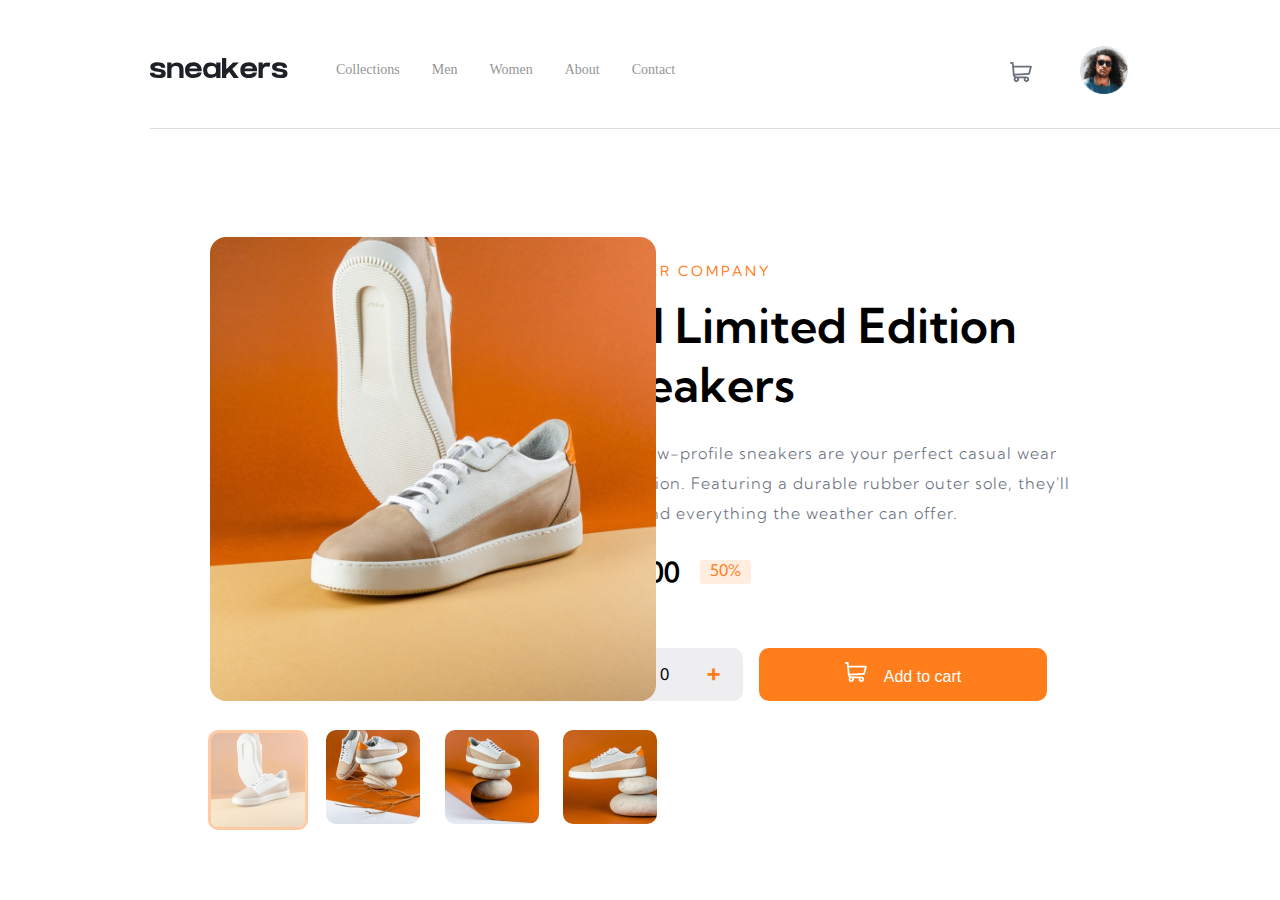
==== commit 9934e06f: "so" ====
--- a/codes/index.html
+++ b/codes/index.html
@@ -13,11 +13,8 @@
         </style>
     </head>
     <body>
-        <div class="lightBox" id="lightBox" data-boolean="false" aria-controls="largeImg">
-            <div class="nextPrev-Btn">
-                            
-            </div>
-        </div>
+        <div class="lightBox" id="lightBox" data-boolean="false"></div>
+        <svg class="closeLightBox" width="19" height="19" viewBox="1  1 13 13 " xmlns="http://www.w3.org/2000/svg"><path d="m11.596.782 2.122 2.122L9.12 7.499l4.597 4.597-2.122 2.122L7 9.62l-4.595 4.597-2.122-2.122L4.878 7.5.282 2.904 2.404.782l4.595 4.596L11.596.782Z" class="closeFill" fill="#69707D" fill-rule="evenodd"/></svg>
         <div class="page_wrap">
             <!-- ***************************** Navbar section **********************-->
             <nav class="navbar">
@@ -27,11 +24,7 @@
                         <span class="bar"></span>
                         <span class="bar"></span>
                     </div>
-                    <div class="mobile_nextprev">
-                        <svg  class="mobile_next" width="18" height="18" xmlns="http://www.w3.org/2000/svg"><path class="nexty" d="m12 8 8 8-8 8" stroke="#1D2026" stroke-width="3" fill="none" fill-rule="evenodd"/></svg>
-                        <svg  class="mobile_prev" width="18" height="18" xmlns="http://www.w3.org/2000/svg"><path class="prevy" d="m19 8 -8 8l8 8" stroke="#1D2026" stroke-width="3" fill="none" fill-rule="evenodd"/></svg>
-                    </div>
-                    <img src="logo.svg" class="logosh" alt="">
+                    <img src="logo.svg" class="logosh" alt="company logo sneakers">
                     <ul class="navbar_menu">
                         <li class="navbar-item navbar_links">
                            Collections
@@ -55,7 +48,16 @@
                 <div class="linez"></div>
             </nav>
             <!-- ************************** product images section ************************ -->
-            <section class="main_contents" data-boolean='false'>
+            <section class="main_contents">
+                <div class="imgBtns">
+                    <div class="previousBtn">
+                        <svg width="12" height="18" xmlns="http://www.w3.org/2000/svg"><path class="prevStroke" d="M11 1 3 9l8 8" stroke="#1D2026" stroke-width="3" fill="none" fill-rule="evenodd"/></svg>         
+                    </div>
+
+                    <div class="nextBtn">
+                        <svg width="13" height="18" xmlns="http://www.w3.org/2000/svg"><path d="m2 1 8 8-8 8" class="nextStroke" stroke="#1D2026" stroke-width="3" fill="none" fill-rule="evenodd"/></svg>        
+                    </div>
+                </div>
                 <div class="images_container">
                     <div class="real_image">
                         <img src="./images/image-product-1.jpg" id="largeImg" class="larges large1" alt="product image">
@@ -63,7 +65,7 @@
                     <div class="thumbnailings">
                         <ul class="thumblist">
                             <li class="thumbnailz_1s">
-                                <img src="./images/image-product-1-thumbnail.jpg" class="thumbnailz lightThumbs"   alt="image-product-1">
+                                <img src="./images/image-product-1-thumbnail.jpg" class="thumbnailz lightThumbs activeThumb"   alt="image-product-1">
                             </li>
                             <li class="thumbnailz_1s">
                                 <img src="./images/image-product-2-thumbnail.jpg" class="thumbnailz lightThumbs"   alt="image-product-2">
--- a/codes/index.css
+++ b/codes/index.css
@@ -185,24 +185,17 @@
 }
 
  /* ************** main section imgages **************** */
- .main_contents{
-    position: relative;
-    top: 2.3rem;
-    display: flex;
-    align-items: center;
-    justify-content: center;
- }
+.main_contents{
+position: relative;
+top: 2.3rem;
+display: flex;
+align-items: center;
+justify-content: center;
+}
 
 .image_container{
     position: relative;
 }
-
-/* .large1{
-    display: none;
-    width: 550px;
-    height: 550px;
-    align-self: center;
-} */
 
 .lightThumbList{
     display: none;
@@ -270,13 +263,15 @@
     min-height: 100%;
     width: 100%;
     background-color: black;
-    opacity: .5;
+    opacity: .8;
     z-index: 30;
     display: none;
 }
 
 .lightBox[data-boolean="true"]{
-    display: block;
+    display: flex;
+    justify-content: center;
+    align-items: center;
 }
 
 .largeImg{
@@ -300,6 +295,75 @@
     left: 0;
 }
 
+.imgBtns{
+    position: absolute;
+    display: none;
+    justify-content: center;
+    align-items: center;
+    justify-self: center;
+    align-self: center;
+    gap: 31rem;
+}
+
+.nextBtn{
+    display: flex;
+    justify-content: center;
+    align-items: center;
+    align-self: center;
+    background-color: white;
+    height: 50px;
+    width: 50px;
+    border-radius: 100%;
+    z-index: 100;
+    position: relative;
+    top: 1.5rem;
+    cursor: pointer;
+} 
+
+
+.previousBtn{
+    display: flex;
+    justify-content: center;
+    align-items: center;
+    align-self: center;
+    justify-self: center;
+    background-color: white;
+    height: 50px;
+    width: 50px;
+    border-radius: 100%; 
+    z-index: 100;
+    position: relative;
+    top: 1.5rem;
+    cursor: pointer;
+    
+}
+
+.nextBtn:hover .nextStroke{
+    stroke: orange;
+}
+
+.previousBtn:hover .prevStroke{
+    stroke: orange;
+}
+
+.closeLightBox{
+    position:absolute;
+    top: 6rem;
+    margin-left: 32rem;
+    justify-self: right;
+    align-self: right;
+    fill: orange;
+    z-index: 200;
+    display: none;
+}
+
+.closeLightBox:hover .closeFill{
+    fill: orange;
+    stroke: rgb(223, 145, 0);
+    fill-rule: evenodd;
+    cursor: pointer;
+}
+
 @media only screen and (max-width: 960px){
     .user_img{
         position: absolute;
@@ -332,43 +396,7 @@
     }
 }
 
-
-@media only screen and (max-width: 960px){
-    .molarge1{
-    width: 23.45rem;
-    height: 18rem;
-    border-radius: 0px;
-    position: absolute;
-    top: 4rem;
-    left: 0rem;
-    }
-    .molarge2{
-    width: 23.45rem;
-    height: 18rem;
-    border-radius: 0px;
-    position: absolute;
-    top: 4rem;
-    left: 0rem;
-    }
-    .molarge3{
-    width: 23.45rem;
-    height: 18rem;
-    border-radius: 0px;
-    position: absolute;
-    top: 4rem;
-    left: 0rem;
-    }
-    .molarge4{
-    width: 23.45rem;
-    height: 18rem;
-    border-radius: 0px;
-    position: absolute;
-    top: 4rem;
-    left: 0rem;
-    }
-}
-
-/* ******************** nav/cart area  **************** */
+/* ******************** cart area  **************** */
 
 .cartnumber{
     width: 1.5rem;
@@ -725,67 +753,3 @@
         top: 18.5rem;
     }
 }
-
-/************************ lightbox section  **************************/
-.nextbtn{
-    background-color: white;
-    height: 3.5rem;
-    width: 3.5rem;
-    border-radius: 100%;   
-} 
-
-
-.nexty:hover{
-    cursor: pointer;
-    stroke: hsl(26, 100%, 55%);
-}
-.nextbtn:hover{
-    cursor: pointer;
-}
-
-.previousbtn{
-    position: absolute ;
-    top: 24rem;
-    left: 28.3rem;
-    background-color: #ffffff;
-    border-radius: 100%; 
-    height: 3.5rem;
-    width: 3.5rem;
-   
-}
-
-.prevy:hover{
-    cursor: pointer;
-    stroke: hsl(26, 100%, 55%);
-}
-
-/* ********************** mobile image section ******************** */
-
-.mobile_nextprev{
-    position: absolute;
-    display: none;
-}
-
-@media only screen and (max-width: 960px){
-    .mobile_nextprev{
-        display: block;
-    }
-
-    .mobile_prev{
-        position: absolute;
-        left: -11rem;
-        top: 12rem;
-        z-index: 2;
-        height: 2rem;
-        width: 2rem;
-    }
-
-    .mobile_next{
-        position: relative;
-        left: 9rem;
-        top: 12rem;
-        z-index: 2;
-        height: 2rem;
-        width: 2rem;
-    }
-}
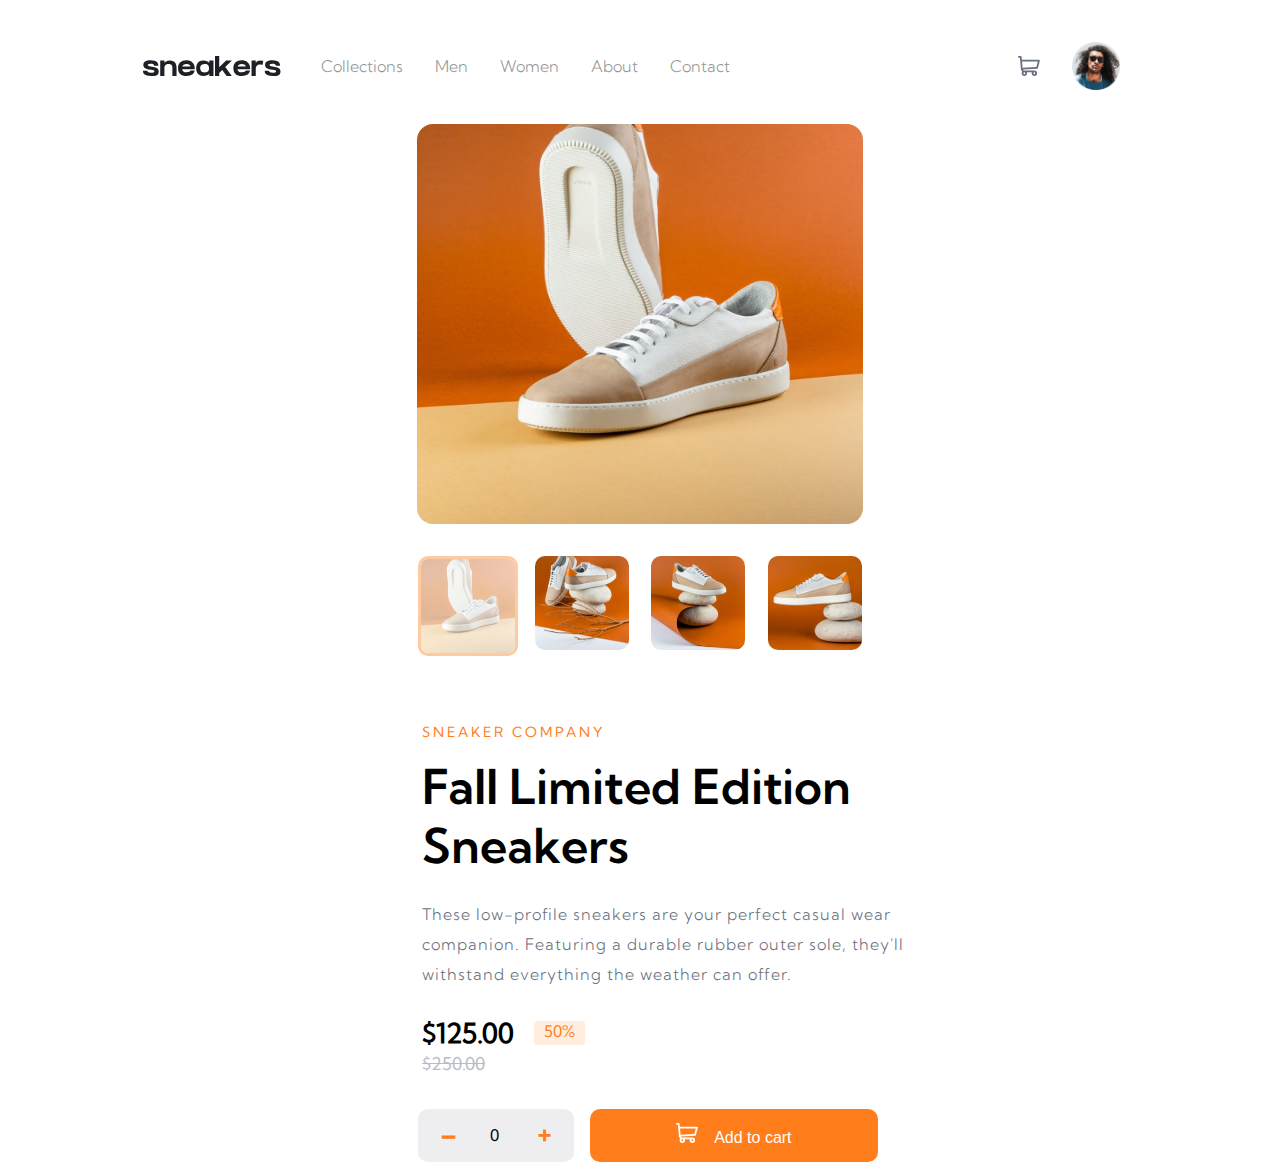
==== commit a4d247c7: "qwerty" ====
--- a/codes/index.html
+++ b/codes/index.html
@@ -16,18 +16,33 @@
         <div class="lightBox" id="lightBox" data-boolean="false"></div>
         <svg class="closeLightBox" width="19" height="19" viewBox="1  1 13 13 " xmlns="http://www.w3.org/2000/svg"><path d="m11.596.782 2.122 2.122L9.12 7.499l4.597 4.597-2.122 2.122L7 9.62l-4.595 4.597-2.122-2.122L4.878 7.5.282 2.904 2.404.782l4.595 4.596L11.596.782Z" class="closeFill" fill="#69707D" fill-rule="evenodd"/></svg>
         <div class="page_wrap">
+            <div class="cart_box">
+                <div class="cart_line"></div>
+                <p class="cart_p1"> Cart</p>
+                <p class="cart_close">close</p>
+                <p class="cart_p2"> Your cart is empty</p>
+                <div class="cart_filled">
+                    <p class="cart_p3">Fall Limited Edition Sneakers</p>
+                    <p class="cart_p4"> </p>
+                    <p class="bolden_sum"></p>
+                    <button class="checkoutbtn">Checkout</button>
+                    <img class="cart_img" src="images/image-product-1-thumbnail.jpg" alt="">
+                    <svg class="checkout_deletebtn" width="14" height="16" xmlns="http://www.w3.org/2000/svg" xmlns:xlink="http://www.w3.org/1999/xlink"><defs><path d="M0 2.625V1.75C0 1.334.334 1 .75 1h3.5l.294-.584A.741.741 0 0 1 5.213 0h3.571a.75.75 0 0 1 .672.416L9.75 1h3.5c.416 0 .75.334.75.75v.875a.376.376 0 0 1-.375.375H.375A.376.376 0 0 1 0 2.625Zm13 1.75V14.5a1.5 1.5 0 0 1-1.5 1.5h-9A1.5 1.5 0 0 1 1 14.5V4.375C1 4.169 1.169 4 1.375 4h11.25c.206 0 .375.169.375.375ZM4.5 6.5c0-.275-.225-.5-.5-.5s-.5.225-.5.5v7c0 .275.225.5.5.5s.5-.225.5-.5v-7Zm3 0c0-.275-.225-.5-.5-.5s-.5.225-.5.5v7c0 .275.225.5.5.5s.5-.225.5-.5v-7Zm3 0c0-.275-.225-.5-.5-.5s-.5.225-.5.5v7c0 .275.225.5.5.5s.5-.225.5-.5v-7Z" id="a"/></defs><use fill="#C3CAD9" fill-rule="nonzero" xlink:href="#a"/></svg>
+                </div>
+            </div>
             <!-- ***************************** Navbar section **********************-->
             <nav class="navbar">
-                <div class="nav_container">
+                <div class="logo-links">
                     <div class="navbar_toggle" id="mobile-menu">
                         <span class="bar"></span>
                         <span class="bar"></span>
                         <span class="bar"></span>
                     </div>
+                    
                     <img src="logo.svg" class="logosh" alt="company logo sneakers">
                     <ul class="navbar_menu">
                         <li class="navbar-item navbar_links">
-                           Collections
+                            Collections
                         </li>
                         <li class="navbar-item navbar_links">
                             Men
@@ -42,11 +57,18 @@
                             Contact
                         </li>
                     </ul>
-                    <img class="user_img profile-img" src="./images/image-avatar.png" alt="">
-                    <svg class="the_cart cart" width="22" height="20" xmlns="http://www.w3.org/2000/svg"><path d="M20.925 3.641H3.863L3.61.816A.896.896 0 0 0 2.717 0H.897a.896.896 0 1 0 0 1.792h1l1.031 11.483c.073.828.52 1.726 1.291 2.336C2.83 17.385 4.099 20 6.359 20c1.875 0 3.197-1.87 2.554-3.642h4.905c-.642 1.77.677 3.642 2.555 3.642a2.72 2.72 0 0 0 2.717-2.717 2.72 2.72 0 0 0-2.717-2.717H6.365c-.681 0-1.274-.41-1.53-1.009l14.321-.842a.896.896 0 0 0 .817-.677l1.821-7.283a.897.897 0 0 0-.87-1.114ZM6.358 18.208a.926.926 0 0 1 0-1.85.926.926 0 0 1 0 1.85Zm10.015 0a.926.926 0 0 1 0-1.85.926.926 0 0 1 0 1.85Zm2.021-7.243-13.8.81-.57-6.341h15.753l-1.383 5.53Z" fill="#69707D" fill-rule="nonzero"/></svg>
                 </div>
-                <div class="linez"></div>
+                <div class="avatar_cart">
+                    <div class="cart_quantity">
+                        <p class="cartnumber"></p>
+                        <svg class="the_cart cart" width="22" height="20" xmlns="http://www.w3.org/2000/svg"><path d="M20.925 3.641H3.863L3.61.816A.896.896 0 0 0 2.717 0H.897a.896.896 0 1 0 0 1.792h1l1.031 11.483c.073.828.52 1.726 1.291 2.336C2.83 17.385 4.099 20 6.359 20c1.875 0 3.197-1.87 2.554-3.642h4.905c-.642 1.77.677 3.642 2.555 3.642a2.72 2.72 0 0 0 2.717-2.717 2.72 2.72 0 0 0-2.717-2.717H6.365c-.681 0-1.274-.41-1.53-1.009l14.321-.842a.896.896 0 0 0 .817-.677l1.821-7.283a.897.897 0 0 0-.87-1.114ZM6.358 18.208a.926.926 0 0 1 0-1.85.926.926 0 0 1 0 1.85Zm10.015 0a.926.926 0 0 1 0-1.85.926.926 0 0 1 0 1.85Zm2.021-7.243-13.8.81-.57-6.341h15.753l-1.383 5.53Z" fill="#69707D" fill-rule="nonzero"/></svg>
+                    </div>
+                    <div class="profile-container">
+                        <img class="user_img profile-img" src="./images/image-avatar.png" alt="">
+                    </div>
+                </div>
             </nav>
+            <div class="linez"></div>
             <!-- ************************** product images section ************************ -->
             <section class="main_contents">
                 <div class="imgBtns">
@@ -78,26 +100,10 @@
                             </li>
                         </ul>
                     </div>
-                </section>
+                </div>
 
                 <!-- ****************** product description and quantity section ************** -->
                 <div class="describe">
-                    <p class="cartnumber"></p>
-                    <div class="cart_box">
-                        <div class="cart_line"></div>
-                        <p class="cart_p1"> Cart</p>
-                        <p class="cart_close">close</p>
-                        <p class="cart_p2"> Your cart is empty</p>
-                        <div class="cart_filled">
-                            <p class="cart_p3">Fall Limited Edition Sneakers</p>
-                            <p class="cart_p4"> </p>
-                            <p class="bolden_sum"></p>
-                            <button class="checkoutbtn">Checkout</button>
-                            <img class="cart_img" src="images/image-product-1-thumbnail.jpg" alt="">
-                            <svg class="checkout_deletebtn" width="14" height="16" xmlns="http://www.w3.org/2000/svg" xmlns:xlink="http://www.w3.org/1999/xlink"><defs><path d="M0 2.625V1.75C0 1.334.334 1 .75 1h3.5l.294-.584A.741.741 0 0 1 5.213 0h3.571a.75.75 0 0 1 .672.416L9.75 1h3.5c.416 0 .75.334.75.75v.875a.376.376 0 0 1-.375.375H.375A.376.376 0 0 1 0 2.625Zm13 1.75V14.5a1.5 1.5 0 0 1-1.5 1.5h-9A1.5 1.5 0 0 1 1 14.5V4.375C1 4.169 1.169 4 1.375 4h11.25c.206 0 .375.169.375.375ZM4.5 6.5c0-.275-.225-.5-.5-.5s-.5.225-.5.5v7c0 .275.225.5.5.5s.5-.225.5-.5v-7Zm3 0c0-.275-.225-.5-.5-.5s-.5.225-.5.5v7c0 .275.225.5.5.5s.5-.225.5-.5v-7Zm3 0c0-.275-.225-.5-.5-.5s-.5.225-.5.5v7c0 .275.225.5.5.5s.5-.225.5-.5v-7Z" id="a"/></defs><use fill="#C3CAD9" fill-rule="nonzero" xlink:href="#a"/></svg>
-                        </div>
-                    </div>
-        
                     <div class="description">
                         <p class="p1">SNEAKER COMPANY</p>
                         <p class="p2"> Fall Limited Edition<br> Sneakers</p>
@@ -119,7 +125,7 @@
                         <button type="submit" class="addcart"><svg class="add_cart_logo" width="35" height="20" xmlns="http://www.w3.org/2000/svg"><path d="M10.925 3.641H3.863L3.61.816A.896.896 0 0 0 2.717 0H.897a.896.896 0 1 0 0 1.792h1l1.031 11.483c.073.828.52 1.726 1.291 2.336C2.83 17.385 4.099 20 6.359 20c1.875 0 3.197-1.87 2.554-3.642h4.905c-.642 1.77.677 3.642 2.555 3.642a2.72 2.72 0 0 0 2.717-2.717 2.72 2.72 0 0 0-2.717-2.717H6.365c-.681 0-1.274-.41-1.53-1.009l14.321-.842a.896.896 0 0 0 .817-.677l1.821-7.283a.897.897 0 0 0-.87-1.114ZM6.358 18.208a.926.926 0 0 1 0-1.85.926.926 0 0 1 0 1.85Zm10.015 0a.926.926 0 0 1 0-1.85.926.926 0 0 1 0 1.85Zm2.021-7.243-13.8.81-.57-6.341h15.753l-1.383 5.53Z" fill="#ffffff" fill-rule="nonzero"/></svg> Add to cart</button>
                     </div>
                 </div>
-            </div>
+            </section>
         </div>
     </body>
     <script src="index.js"></script>
--- a/codes/index.css
+++ b/codes/index.css
@@ -13,60 +13,69 @@
     src: url(font/KumbhSans-SemiBold.ttf);
 }
 
-body{
+:root{
     display: flex;
     justify-content: center;
+    align-items: center;
     background-color: white;
     font-family: 'Kumbh Sans';
+}
+
+/* *************** nav section ****************/
+
+.page_wrap{
+    position: relative;
+    display: flex;
+    flex-direction: column;
     align-items: center;
-}
-
-/* *************** nav section ****************/
-
-.page_wrap{
-    position: relative;
+    justify-content: center;
     width: 1440px;
-    align-self: center;
-    justify-self: center;
-    height: 96vh;
-}
-
-@media only screen and (max-width: 960px) {
+}
+
+@media only screen and (max-width: 1000px) {
+    :root{
+        overflow-x: hidden;
+    }
+
     .page_wrap{
         display: flex;
         justify-content: center;
         position: relative;
-        width: 375px;
-        height: 830px;
-        overflow: hidden;
+        flex-direction: column;
+        width: 100%;
         background-color: white;
     }
 }
 
+.navbar{
+    position: relative;
+    display: flex;
+    align-items: center;
+    justify-content: center;
+    top: 2rem;
+    gap: 3rem;
+}
+
+.logo-links{
+    display: flex;
+    align-items: center;
+}
+
 .navbar_menu{
-    width: 150px;
-    position: absolute;
-    top: 2.5rem;
-    left: 18rem;
+    position: relative;
+    display: flex;
+    align-items: center;
+    gap: 2rem;
+    font-size: 16px;
+    font-family: 'Kumbh Sans Light';
     list-style: none;
-    display: grid;
-    grid-template-columns: 1fr 1fr 1fr 1fr 1fr 1fr 1fr 1fr;
-    column-gap: 2rem;
-    font-size: 14px;
-    font-family: 'Kumbh Sans Thin';
-    font-weight: lighter;
-}
-
-.logosh{
-    position: absolute;
-    left: 8.9rem;
-    top: 3.1rem;
+    margin-right: 25rem;
 }
 
 .navbar_links {
     color: #959595;
-    margin-bottom: 1.5rem;
     text-decoration: none;
+    text-align: left;
 }
 
 .navbar_links:hover{
@@ -77,92 +86,23 @@
     cursor: pointer;
 }
 
-@media screen and (max-width: 960px)  {
-
-    .navbar_menu {
-        display: grid;
-        grid-template-columns: 1fr;
-        margin: 0;
-        padding: 0;
-        position: absolute;
-        top: -1000px;
-        opacity: 1;
-        z-index: -1;
-        transition: all 0.5s ease;
-    }
-    
-    .navbar_menu.active{
-        background: #ffffff;
-        top: 1rem;
-        left: 0rem;
-        opacity: 1;
-        transition: all 0.5s ease;
-        z-index: 2;
-        font-size: 1rem;
-        width: 250px;
-        
-    }
-
-    .navbar_links{
-        text-align: left;
-        display: grid;
-        grid-template-columns: 1fr;
-        padding-left: 2rem;
-        margin-top: 3rem;
-        color: rgb(70, 27, 163);
-     
-    }
-    
-    #mobile-menu{
-        position: absolute;
-        top: .8rem;
-        left: 5%;
-        transform: translate(5%, 20%);
-        z-index: 4;
-    }
-
-    .navbar_toggle .bar {
-        display: block;
-        cursor: pointer;
-        width: 20px;
-        height: 3px;
-        margin: 4px auto;
-        transition: all 0.3s ease-in-out;
-        background: #909090;
-    }
-
-    #mobile-menu.is-active .bar:nth-child(2){
-        opacity: 0;
-    }
-
-    #mobile-menu.is-active .bar:nth-child(1){
-        transform:translateY(9px) rotate(45deg);
-    }
-
-    #mobile-menu.is-active .bar:nth-child(3) {
-        transform: translateY(-5px) rotate(-45deg);
-    }
-
-    .navbar_links:hover{
-        text-decoration: none;
-        cursor: pointer;
-        color: hsl(26, 100%, 55%);
-    }
-}
-
-.linez{
-    position: absolute;
-    left: 8.9rem;
-    top: 7.5rem;
-    height: .6px;
-    width: 1150px;
-    background-color: rgb(221, 221, 221);
+.avatar_cart{
+    position: relative;
+    display: flex;
+    align-items: center;
+    gap: 2rem;
+    width: 11rem;
+    margin-right: -3.5rem;
+}
+
+.profile-container{
+    position: relative;
+    height: 3rem;
+    width: 3.2rem;
 }
 
 .user_img{
     position: absolute;
-    top: 2.4rem;
-    right: 9rem;
     height: 3rem;
     width: 3rem;
 }
@@ -173,231 +113,18 @@
     border-radius: 100%;
     border-color: hsl(26, 100%, 55%);
 }
+.cart_quantity{
+    display: flex;
+    flex-direction: column;
+}
 
 .the_cart{
-    position: absolute;
-    right: 15rem;
-    top: 3.4rem;
+    position: relative;
 }
 
 .the_cart:hover{
     cursor: pointer;
 }
-
- /* ************** main section imgages **************** */
-.main_contents{
-position: relative;
-top: 2.3rem;
-display: flex;
-align-items: center;
-justify-content: center;
-}
-
-.image_container{
-    position: relative;
-}
-
-.lightThumbList{
-    display: none;
-    z-index: 40;
-}
-
-.lightThumbs{
-    width: 94px;
-    border-radius: 10px;
-    display: none;
-}
-
-.thumblist{
-    position: absolute;
-    top: 41.8rem;
-    left: 10rem;
-    list-style: none;
-    display: grid;
-    grid-template-columns: 1fr 1fr 1fr 1fr;
-    width: 200px;
-    column-gap: 1.4rem;
-}
-
-.thumblist li{
-    width: 6rem;
-}
-
-.thumbnailz{
-    width: 94px;
-    border-radius: 10px;
-    display: block;
-}
-
-.thumbnailz:hover{
-    cursor: pointer;
-    opacity: .5;
-}
-
-.larges{
-    position: absolute;
-    width: 446px;
-    height: 29rem;
-    border-radius: 1rem;
-    top: 12rem;
-    left: 12.6rem;
-    display: block;
-    z-index: 40;
-}
-
-.larges:hover{
-    cursor: pointer;
-}
-
-.larges{
-    position: absolute;
-}
-
-.activeThumb{
-    opacity: .4;
-    border: 3px solid hsl(26, 100%, 55%);
-}
-
-.lightBox{
-    position: absolute;
-    min-height: 100%;
-    width: 100%;
-    background-color: black;
-    opacity: .8;
-    z-index: 30;
-    display: none;
-}
-
-.lightBox[data-boolean="true"]{
-    display: flex;
-    justify-content: center;
-    align-items: center;
-}
-
-.largeImg{
-    position: relative;
-    left: 0;
-    right: 0;
-    top: 6rem;
-    align-self: center;
-    width: 550px;
-    height: 550px;
-    align-self: center;
-}
-
-.centerThumb{
-    display: flex;
-    align-self: center;
-    justify-self: center;
-    z-index: 50;
-    position: relative;
-    top: 7rem;
-    left: 0;
-}
-
-.imgBtns{
-    position: absolute;
-    display: none;
-    justify-content: center;
-    align-items: center;
-    justify-self: center;
-    align-self: center;
-    gap: 31rem;
-}
-
-.nextBtn{
-    display: flex;
-    justify-content: center;
-    align-items: center;
-    align-self: center;
-    background-color: white;
-    height: 50px;
-    width: 50px;
-    border-radius: 100%;
-    z-index: 100;
-    position: relative;
-    top: 1.5rem;
-    cursor: pointer;
-} 
-
-
-.previousBtn{
-    display: flex;
-    justify-content: center;
-    align-items: center;
-    align-self: center;
-    justify-self: center;
-    background-color: white;
-    height: 50px;
-    width: 50px;
-    border-radius: 100%; 
-    z-index: 100;
-    position: relative;
-    top: 1.5rem;
-    cursor: pointer;
-    
-}
-
-.nextBtn:hover .nextStroke{
-    stroke: orange;
-}
-
-.previousBtn:hover .prevStroke{
-    stroke: orange;
-}
-
-.closeLightBox{
-    position:absolute;
-    top: 6rem;
-    margin-left: 32rem;
-    justify-self: right;
-    align-self: right;
-    fill: orange;
-    z-index: 200;
-    display: none;
-}
-
-.closeLightBox:hover .closeFill{
-    fill: orange;
-    stroke: rgb(223, 145, 0);
-    fill-rule: evenodd;
-    cursor: pointer;
-}
-
-@media only screen and (max-width: 960px){
-    .user_img{
-        position: absolute;
-        top: 1rem;
-        right: 1.5rem;
-        height: 1.5rem;
-        width: 1.5rem;
-    }
-
-    .the_cart{
-        position: absolute;
-        top: 1.2rem;
-        right: 4rem;
-    }
-
-    .logosh{
-        position: absolute;
-        left: 3.8rem;
-        top:1.2rem;
-        width: 8rem;
-        height: 1;
-    }
-
-    .thumbnailz{
-        display: none;
-    }
-
-    .linez{
-        display: none;
-    }
-}
-
-/* ******************** cart area  **************** */
-
 .cartnumber{
     width: 1.5rem;
     height: 1rem;
@@ -406,12 +133,378 @@
     text-align: center;
     color: white;
     font-size: smaller;
-    position: absolute;
-    top: -13.1rem;
-    right: 1.5rem;
+    position: relative;
     display: none;
-}
-
+    margin-bottom: -2px;
+}
+
+@media screen and (max-width: 800px)  {
+    .navbar{
+        justify-content: space-between;
+        gap: 0;
+        top: 1rem;
+    }
+
+    .navbar_menu {
+        flex-direction: column;
+        position: absolute;
+        opacity: 1;
+        transition: all 0.5s ease;
+        display: none;
+        text-align: left;
+    }
+    
+    .navbar_menu.active{
+        background: #ffffff;
+        top: -3.7rem;
+        left: -3.9rem;
+        opacity: 1;
+        transition: all 0.5s ease;
+        z-index: 900;
+        font-size: 1rem;
+        width: 250px;
+        min-height: 120vh;
+        display: flex;
+        text-align: left;
+    }
+
+    .navbar_links{
+        position: relative;
+        display: inline-block;
+        font-size: 19px;
+        font-family: 'Kumbh Sans Bold';
+        text-align: left;
+        gap: 2rem;
+        margin-bottom: -4rem;
+        margin-left: -12rem;
+        margin-top: 3rem;
+        top: 4rem;
+        color: rgb(45, 44, 44);
+    }
+    
+    #mobile-menu{
+        position: relative;
+        margin-left: -2.5rem;
+        top: -.2em;
+        margin-right: 10px;
+        transform: translate(5%, 20%);
+        z-index: 1000;
+        text-align: left;
+    }
+
+    .navbar_toggle .bar {
+        display: block;
+        cursor: pointer;
+        width: 20px;
+        height: 3px;
+        margin: 4px;
+        transition: all 0.3s ease-in-out;
+        background: #909090;
+    }
+
+    #mobile-menu.is-active .bar:nth-child(2){
+        opacity: 0;
+    }
+
+    #mobile-menu.is-active .bar:nth-child(1){
+        transform:translateY(9px) rotate(45deg);
+    }
+
+    #mobile-menu.is-active .bar:nth-child(3) {
+        transform: translateY(-5px) rotate(-45deg);
+    }
+
+    .navbar_links:hover{
+        text-decoration: none;
+        cursor: pointer;
+        color: hsl(26, 100%, 55%);
+        text-align: left;
+    }
+
+    .profile-container{
+        height: 3.4rem;
+        width: 1.5rem;
+    }
+
+    .avatar_cart{
+        gap: 1rem;
+        justify-content: right;
+        right: 1rem;
+    }
+
+    .user_img{
+        top: 1rem;
+        height: 1.5rem;
+        width: 1.5rem;
+    }
+
+    .the_cart{
+        position: relative;
+    }
+
+    .logosh{
+        height: 1.2rem;
+    }
+}
+
+@media only screen and (max-width: 1350px) and (min-width:1100px){
+    .navbar_menu{
+        margin-right: 15rem;
+    }
+}
+
+@media only screen and (max-width: 1099px) and (min-width: 801px){
+    .navbar{
+        gap: 0;
+    }
+    .navbar_menu{
+        margin-right: 5rem;
+    
+}
+
+}
+
+
+.linez{
+    position: absolute;
+    left: 8.9rem;
+    top: 7.5rem;
+    height: .6px;
+    width: 1150px;
+    background-color: rgb(221, 221, 221);
+}
+
+ /* ************** main section images **************** */
+.main_contents{
+    position: relative;
+    display: flex;
+    flex-direction: row;
+    justify-content: center;
+    height: 100%;
+    gap:6rem;
+    top: 11rem;
+    width: 100%;
+}
+
+.images_container{
+    position: relative;
+    display: flex;
+    flex-direction: column;
+    align-items: center;
+    gap: 1rem;
+   
+}
+
+.lightThumbList{
+    display: none;
+    z-index: 40;
+}
+
+.lightThumbs{
+    width: 94px;
+    border-radius: 10px;
+    display: none;
+}
+
+.thumblist{
+    position: relative;
+    list-style: none;
+    display: flex;
+    gap: 1.3rem;
+    left: -19px;
+}
+
+.thumblist li{
+    width: 6rem;
+}
+
+.thumbnailz{
+    width: 94px;
+    border-radius: 10px;
+    display: block;
+}
+
+.thumbnailz:hover{
+    cursor: pointer;
+    opacity: .5;
+}
+
+.larges{
+    position: relative;
+    width: 446px;
+    height: 400px;
+    border-radius: 1rem;
+    display: block;
+    z-index: 40;
+    cursor: pointer;
+}
+
+.activeThumb{
+    opacity: .4;
+    border: 3px solid hsl(26, 100%, 55%);
+}
+
+.lightBox{
+    position: fixed;
+    height: 100vh;
+    width: 100%;
+    left: 0;
+    top: 0;
+    max-width: 100%;
+    background-color: black;
+    opacity: .8;
+    z-index: 30;
+    display: none;
+}
+
+.lightBox[data-boolean="true"]{
+    display: block;
+}
+
+.largeImg{
+    position: relative;
+    left: 50%;
+    top: -15%;
+    align-self: center;
+    width: 550px;
+    height: 550px;
+    align-self: center;
+}
+
+.centerThumb{
+    display: flex;
+    align-self: center;
+    justify-self: center;
+    z-index: 50;
+    position: relative;
+    left: 52%;
+    margin-top: -3rem;
+}
+
+.imgBtns{
+    position: absolute;
+    margin-left: -3rem;
+    top: 10rem;
+    display: none;
+    gap: 31rem;
+}
+
+.nextBtn{
+    display: flex;
+    justify-content: center;
+    align-items: center;
+    background-color: white;
+    height: 50px;
+    width: 50px;
+    border-radius: 100%;
+    z-index: 100;
+    position: relative;
+    cursor: pointer;
+} 
+
+
+.previousBtn{
+    display: flex;
+    justify-content: center;
+    align-items: center;
+    background-color: white;
+    height: 50px;
+    width: 50px;
+    border-radius: 100%; 
+    z-index: 100;
+    position: relative;
+    cursor: pointer;
+    
+}
+
+.nextBtn:hover .nextStroke{
+    stroke: orange;
+}
+
+.previousBtn:hover .prevStroke{
+    stroke: orange;
+}
+
+.closeLightBox{
+    position:relative;
+    top: 6rem;
+    left: 66%;
+    fill: orange;
+    z-index: 200;
+    display: none;
+}
+
+.closeLightBox:hover .closeFill{
+    fill: orange;
+    stroke: rgb(223, 145, 0);
+    fill-rule: evenodd;
+    cursor: pointer;
+}
+
+.visibleBox{
+    position: absolute;
+    min-height: 200vh;
+    width: 100%;
+    background-color: black;
+    opacity: .8;
+    z-index: 400;
+    display: block;
+}
+
+@media only screen and (max-width: 600px){
+    .thumbnailings{
+        display: none;
+    }
+
+    .linez{
+        display: none;
+    }
+
+    .imgBtns{
+        position: absolute;
+        display: flex;
+        gap: 16rem;
+        top: 8rem;
+        left: 4.3rem;
+    }
+
+    .nextBtn, .previousBtn{
+        width: 2.5rem;
+        height: 2.5rem;
+    }
+
+    .main_contents{
+        width: 100%;
+        top: 1.5rem;
+        flex-direction: column;
+        gap: 0;
+    }
+
+    .images_container{
+        width: 100%;
+    }
+
+    .real_image{
+        display: flex;
+        justify-content: center;
+        align-items: center;
+        width: 100%;
+    }
+
+    .larges{
+        width: 100vw;
+        max-width: 400px;
+        height: 18rem;
+        align-self: center;
+        top: 1.5rem;
+        left: unset;
+        border-radius: 0;
+        pointer-events: none;
+    }
+
+}
+
+/* ******************** cart area  **************** */
 .cart_close{
     font-size: 1rem;
     color: rgb(154, 154, 154);
@@ -427,22 +520,23 @@
 
 .cart_box{
     position: absolute;
-    top: -8.6rem;
-    right: -5rem;
+    top: 6rem;
+    right: 12rem;
     width: 21.5rem;
     height: 17rem;
     background-color: white;
     border-radius: 5px;
     display: none;
+    z-index: 5;
     box-shadow: 0 0 5px 2px rgb(206, 205, 205);
 }
 
-@media only screen and (max-width: 960px){
+@media only screen and (max-width: 600px){
     .cart_box{
         position: absolute;
-        top: -17rem;
-        left: 1rem;
-        z-index: 4;
+        left: .98rem;
+        top: 5rem;
+        z-index: 300;
     }
 }
 
@@ -524,22 +618,13 @@
     display: none;
 }
 
-@media only screen and (max-width: 960px){
-    .cartnumber{
-        position: absolute;
-        top: -21.7rem;
-        right: 3.5rem;
-    }
-}
-
 /* ******************************** Main product description section ***************** */
 
 .describe{
     display: flex;
     justify-content: right;
-    position: absolute;
-    top: 15rem;
-    right: 11.5rem;
+    position: relative;
+    top: 2rem;
 }
 .p1{
     color: hsl(26, 100%, 55%);
@@ -666,13 +751,13 @@
     display: none;
 }
 
-@media only screen and (max-width: 960px){
+@media only screen and (max-width: 600px){
     .describe{
         display: flex;
         justify-content: center;
-        position: absolute;
-        top: 21.5rem;
-        left: .01rem;
+        position: relative;
+        top: 1rem;
+        left: 0;
         width: 100%;
     }
 
@@ -712,8 +797,14 @@
     }
 
     .carting{
-        display: grid;
-        grid-template-columns: 1fr;
+        position: relative;
+        display: flex;
+        flex-direction: column;
+        align-items: center;
+        justify-content: center;
+        margin-top: 3rem;
+        margin-bottom:2rem;
+        right: 8.3rem;
     }
 
     .plus_minus{
@@ -753,3 +844,43 @@
         top: 18.5rem;
     }
 }
+
+@media only screen and (max-width: 1350px) and (min-width:601px){
+    .main_contents{
+        flex-direction: column;
+        gap: 5px;
+        top: 4rem;
+    }
+
+    .linez{
+        display: none;
+    }
+
+    .larges{
+        pointer-events: none;
+    }
+
+    .describe{
+        display: flex;
+        flex-direction: column;
+        align-items: center;
+        justify-content: center;
+        left: 2rem;
+    }
+
+    .carting{
+        right: 26.5%;
+    }
+
+    .cart_box{
+        position: absolute;
+        right: 20%;
+        z-index: 300;
+    }
+}
+
+@media only screen and (max-width: 999px) and (min-width: 800px){
+    .carting{
+        left: 18%;
+    }
+}
